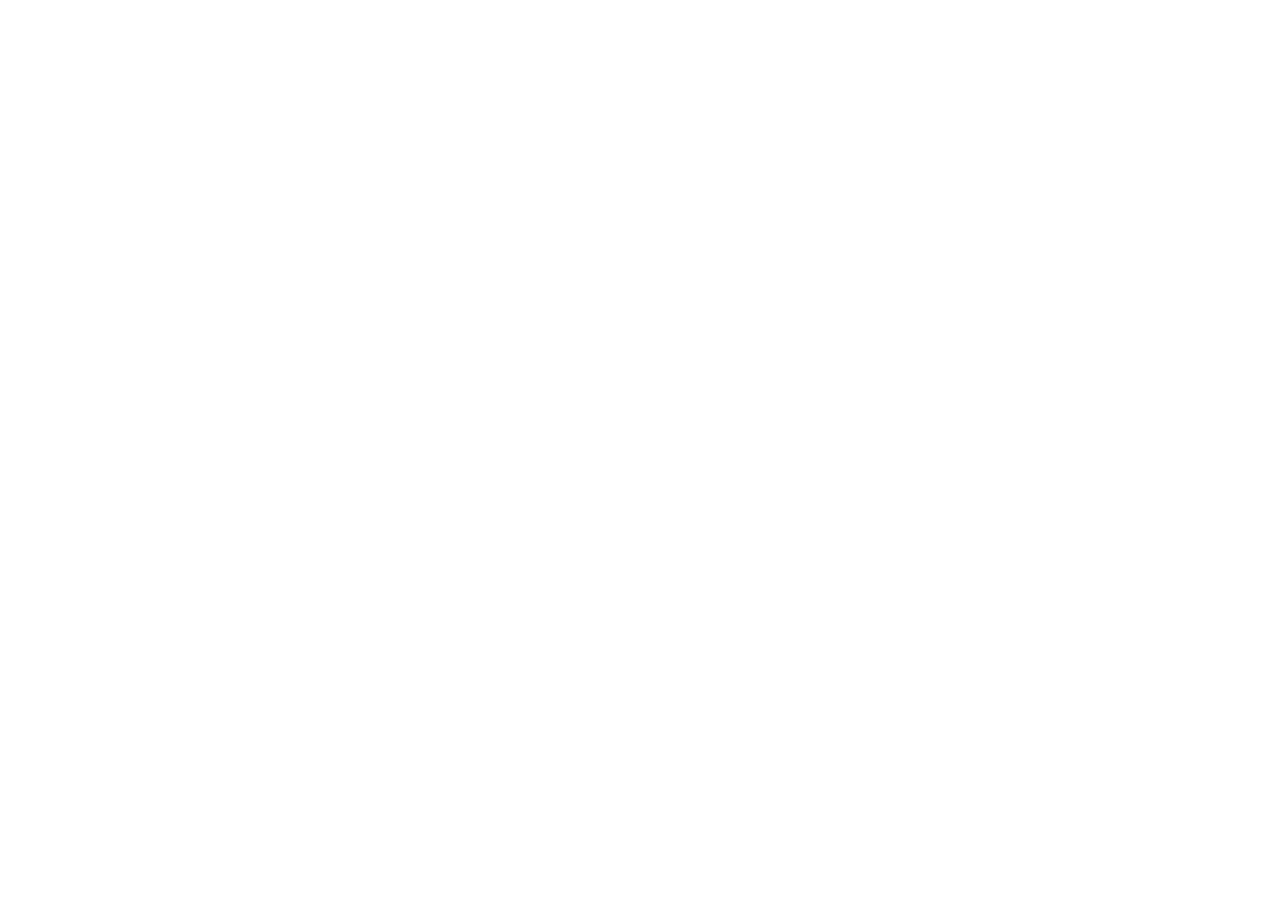
==== caso-locsa.html @ 3e74a69e "Initial commit via Netlify [skip ci]" ====
<!DOCTYPE html>
<html>
<head>
<meta charset="utf-8">
<meta name="viewport" content="width=device-width, initial-scale=1">
<script src="./support.js"></script>
</head>
<body>
<x-dc>
<helmet><link rel="preconnect" href="https://fonts.googleapis.com">
<link href="https://fonts.googleapis.com/css2?family=Inter:wght@400;500;600;700;800&amp;display=swap" rel="stylesheet">
<script src="./site-chrome.js"></script>
<link rel="stylesheet" href="./responsive.css">
<style>
body{margin:0;background:#FFFFFF;font-family:'Inter',system-ui,sans-serif}
a{color:#2A3180;text-decoration:none}a:hover{color:#1d2360}
</style></helmet>

<div id="page-root" style="position: relative; min-height: 100vh; background: #FFFFFF; font-family: 'Inter',sans-serif; display: flex; flex-direction: column; width: 1440px">


<site-header active="casos" style="position:sticky;top:0;z-index:60;width:100%"></site-header>

<section id="encabezado" style="position:relative;max-width:1440px;margin:0 auto;width:100%;box-sizing:border-box;padding:34px 128px 0;display:flex;flex-direction:column;gap:26px">
<nav style="display:flex;align-items:center;gap:9px">
<a href="casos-de-exito.html" style="font:400 13px/1 'Inter',sans-serif;color:rgba(26,26,26,.55)">Casos de éxito<br></a>
<span style="font:400 13px/1 'Inter',sans-serif;color:rgba(26,26,26,.35)">›</span>
<span style="font:500 13px/1 'Inter',sans-serif;color:#1A1A1A">Grupo Locsa</span>
</nav>
<div style="display:flex;flex-direction:column;align-items:center;gap:14px;text-align:center">
<h1 style="margin:0;font:800 62px/1.06 'Inter',sans-serif;letter-spacing:-.03em;color:#1A1A1A">Grupo Locsa</h1>
<p style="margin:0;max-width:800px;font:500 26px/1.4 'Inter',sans-serif;color:#1A1A1A;text-wrap:balance">Compensación variable completamente automatizada, de punta a punta</p>
<span style="font:400 14px/1.5 'Inter',sans-serif;color:rgba(26,26,26,.6)">Seguridad y vigilancia · 5,000+ colaboradores</span>
</div>
</section>

<section id="metricas" style="position:relative;max-width:1440px;margin:0 auto;width:100%;box-sizing:border-box;padding:44px 128px 0">
<div class="g3" style="display:grid;grid-template-columns:repeat(3,minmax(0,1fr));border:1px solid rgba(26,26,26,.1);border-radius:16px;overflow:hidden;background:#FFFFFF">
<div style="display:flex;flex-direction:column;align-items:center;gap:16px;padding:34px 28px;box-sizing:border-box;border-right:1px solid rgba(26,26,26,.1)">
<span style="font:700 12px/1 'Inter',sans-serif;letter-spacing:.06em;color:#F59B1B">OPTIMIZACIÓN</span>
<span style="font:800 54px/1 'Inter',sans-serif;letter-spacing:-.03em;color:#1A1A1A">98%</span>
<span style="font:400 13px/1.5 'Inter',sans-serif;color:rgba(26,26,26,.66);text-align:center;max-width:230px">Reducción de errores en los planes de compensación</span>
</div>
<div style="display:flex;flex-direction:column;align-items:center;gap:16px;padding:34px 28px;box-sizing:border-box;border-right:1px solid rgba(26,26,26,.1)">
<span style="font:700 12px/1 'Inter',sans-serif;letter-spacing:.06em;color:#F59B1B">TRAZABILIDAD</span>
<span style="font:800 54px/1 'Inter',sans-serif;letter-spacing:-.03em;color:#1A1A1A">100%</span>
<span style="font:400 13px/1.5 'Inter',sans-serif;color:rgba(26,26,26,.66);text-align:center;max-width:230px">De los pagos, con auditoría completa</span>
</div>
<div style="display:flex;flex-direction:column;align-items:center;gap:16px;padding:34px 28px;box-sizing:border-box">
<span style="font:700 12px/1 'Inter',sans-serif;letter-spacing:.06em;color:#F59B1B">AGILIDAD</span>
<span style="font:800 54px/1 'Inter',sans-serif;letter-spacing:-.03em;color:#1A1A1A">5 → 1</span>
<span style="font:400 13px/1.5 'Inter',sans-serif;color:rgba(26,26,26,.66);text-align:center;max-width:230px">Días para el cierre mensual de comisiones</span>
</div>
</div>
</section>

<section id="testimonio" style="position:relative;max-width:1440px;margin:0 auto;width:100%;box-sizing:border-box;padding:36px 128px 0">
<div style="background:#FAF8F5;border-radius:16px;padding:34px 40px;box-sizing:border-box;display:flex;flex-direction:column;gap:22px">
<div style="display:flex;align-items:center;gap:18px">
<img src="assets/cliente-locsa.svg" alt="LOCSA" style="width:118px;height:auto;display:block">
<div style="display:flex;flex-direction:column;gap:2px">
<span style="font:600 13px/1.4 'Inter',sans-serif;color:#1A1A1A">Ana Pérez</span>
<span style="font:400 12px/1.4 'Inter',sans-serif;color:rgba(26,26,26,.6)">Director de finanzas</span>
</div>
</div>
<p style="margin:0;font:500 19px/1.55 'Inter',sans-serif;color:#1A1A1A;max-width:940px;text-wrap:pretty">“Grupo Locsa reemplazó procesos manuales y hojas de cálculo por un modelo integral en Inncentives, con portales de visibilidad por rol y auditoría completa”</p>
</div>
</section>

<section id="contenido" style="position:relative;max-width:1440px;margin:0 auto;width:100%;box-sizing:border-box;padding:44px 128px 0;display:flex;flex-direction:column;gap:30px">

<div style="display:flex;flex-direction:column;gap:10px">
<h2 style="margin:0;font:700 22px/1.3 'Inter',sans-serif;color:#1A1A1A">Objetivo</h2>
<p style="margin: 0; max-width: 1184px; font: 400 14px/1.7 'Inter',sans-serif; color: rgba(26,26,26,.72); text-wrap: pretty; width: 1184px">Implementar una solución integral para la automatización de los procesos de compensación variable e incentivos dirigidos a los ejecutivos comerciales, permitiendo administrar de manera eficiente los diferentes esquemas de comisiones asociados a los productos y servicios de la organización.</p>
</div>

<div style="display:flex;flex-direction:column;gap:10px">
<h2 style="margin:0;font:700 22px/1.3 'Inter',sans-serif;color:#1A1A1A">Desafío</h2>
<p style="margin: 0; max-width: 1184px; font: 400 14px/1.7 'Inter',sans-serif; color: rgba(26,26,26,.72); text-wrap: pretty">La complejidad organizacional y operativa representó un reto importante, debido a la diversidad de productos, canales y excepciones existentes dentro de los procesos de compensación. Era necesario contar con una solución flexible que permitiera gestionar múltiples reglas de negocio y escenarios de cálculo, garantizando precisión y transparencia en los resultados tanto acumulados como actualizados.</p>
</div>

<div style="display:flex;flex-direction:column;gap:10px">
<h2 style="margin:0;font:700 22px/1.3 'Inter',sans-serif;color:#1A1A1A">Solución implementada</h2>
<p style="margin: 0; max-width: 1184px; font: 400 14px/1.7 'Inter',sans-serif; color: rgba(26,26,26,.72); text-wrap: pretty">Neitek llevó a cabo la implementación de una plataforma especializada de compensación variable, diseñando modelos capaces de soportar las diferentes estructuras de incentivos. La solución fue configurada para gestionar múltiples caminos de cálculo y atender las particularidades propias de una organización de gran escala.</p>
</div>

<div style="display:flex;flex-direction:column;gap:12px">
<h2 style="margin:0;font:700 22px/1.3 'Inter',sans-serif;color:#1A1A1A">Resultados obtenidos</h2>
<ul style="margin: 0; padding-left: 22px; display: flex; flex-direction: column; gap: 7px; max-width: 1184px">
<li style="font:400 14px/1.7 'Inter',sans-serif;color:rgba(26,26,26,.72)">Automatización de los procesos de cálculo de compensaciones e incentivos.</li>
<li style="font:400 14px/1.7 'Inter',sans-serif;color:rgba(26,26,26,.72)">Mayor precisión y confiabilidad en la determinación de comisiones.</li>
<li style="font:400 14px/1.7 'Inter',sans-serif;color:rgba(26,26,26,.72)">Capacidad para gestionar estructuras complejas y múltiples excepciones de negocio.</li>
<li style="font:400 14px/1.7 'Inter',sans-serif;color:rgba(26,26,26,.72)">Optimización de los tiempos de procesamiento y administración de los planes de compensación.</li>
<li style="font:400 14px/1.7 'Inter',sans-serif;color:rgba(26,26,26,.72)">Plataforma escalable para soportar el crecimiento y la evolución de nuevos productos y esquemas comerciales.</li>
</ul>
</div>

<div style="display:flex;flex-direction:column;gap:10px">
<h2 style="margin:0;font:700 22px/1.3 'Inter',sans-serif;color:#1A1A1A">Valor agregado de Neitek</h2>
<p style="margin: 0; max-width: 1184px; font: 400 14px/1.7 'Inter',sans-serif; color: rgba(26,26,26,.72); text-wrap: pretty">Gracias a su experiencia en automatización de la compensación variable y al conocimiento de procesos complejos, Neitek desarrolló una solución robusta y adaptable a las necesidades del sector. La implementación permitió contar con una plataforma capaz de soportar la complejidad de su estructura comercial, proporcionando mayor eficiencia, trazabilidad y confiabilidad en sus procesos de incentivos.</p>
</div>

</section>

<section id="cta" style="position:relative;max-width:1440px;margin:0 auto;width:100%;box-sizing:border-box;padding:56px 128px 0">
<div style="background:#FAF8F5;border-radius:20px;padding:60px 40px;box-sizing:border-box;display:flex;flex-direction:column;align-items:center;gap:26px;text-align:center">
<h2 style="margin:0;max-width:700px;font:800 46px/1.14 'Inter',sans-serif;letter-spacing:-.03em;color:#1A1A1A;text-wrap:balance">¿Quieres ser el próximo caso de éxito?</h2>
<div class="cta-actions" style="display:flex;align-items:center;gap:14px;flex-wrap:wrap;justify-content:center">
<a href="#demo" style="font:600 13.5px/1 'Inter',sans-serif;color:#FFFFFF;background:#2A3180;border-radius:10px;padding:14px 22px;box-shadow:0 12px 24px -14px rgba(42,49,128,.9)">Agendar demo</a>
<a href="#ventas" style="font: 600 13.5px/1 'Inter',sans-serif; color: #2A3180; background: #FFFFFF; border: 1px solid rgba(26,26,26,.14); border-radius: 10px; padding: 14px 22px">Contactar a ventas</a>
</div>
</div>
</section>

<site-footer style="width:100%"></site-footer>
</div>
</x-dc>
<script type="text/x-dc" data-dc-script>
class Component extends DCLogic {
  componentDidMount() { this.motionTimer = setTimeout(this.initMotion, 120); }
  componentWillUnmount() {
    if (this.rvSweep) { window.removeEventListener('scroll', this.rvSweep); window.removeEventListener('resize', this.rvSweep); }
    clearTimeout(this.motionTimer);
    if (this.io) this.io.disconnect();
    if (this.secIo) this.secIo.disconnect();
  }

  initMotion = () => {
    if (window.matchMedia && window.matchMedia('(prefers-reduced-motion: reduce)').matches) return;
    const root = document.getElementById('dc-root') || document.body;
    const sections = [...root.querySelectorAll('section')];
    if (!sections.length) { this.motionTimer = setTimeout(this.initMotion, 200); return; }

    const flat = [];
    sections.forEach((s) => [...s.children].forEach((el, i) => {
      if (!el) return;
      if (!el.dataset.rv) {
        el.dataset.rv = '1';
        el.style.opacity = '0';
        el.style.transform = 'translateY(24px)';
      }
      el.style.transition = 'opacity .7s cubic-bezier(.22,.61,.36,1) ' + (i * 0.08) + 's, transform .7s cubic-bezier(.22,.61,.36,1) ' + (i * 0.08) + 's';
      flat.push(el);
    }));

    const show = (el) => { el.style.opacity = '1'; el.style.transform = 'none'; };
    const hide = (el) => {
      const dir = el.getBoundingClientRect().top > window.innerHeight ? 24 : -24;
      el.style.opacity = '0';
      el.style.transform = 'translateY(' + dir + 'px)';
    };
    const io = new IntersectionObserver((entries) => {
      entries.forEach((e) => (e.isIntersecting ? show(e.target) : hide(e.target)));
    }, { rootMargin: '0px 0px -12% 0px', threshold: 0.08 });
    flat.forEach((el) => { if (el.getBoundingClientRect().top < window.innerHeight * 0.9) show(el); io.observe(el); });
    this.io = io;
    this.rvSweep = () => {
      const vh = window.innerHeight;
      document.querySelectorAll('[data-rv]').forEach((el) => {
        const r = el.getBoundingClientRect();
        if (r.top < vh * 0.92 && r.bottom > 0) { el.style.opacity = '1'; el.style.transform = 'none'; }
      });
    };
    window.addEventListener('scroll', this.rvSweep, { passive: true });
    window.addEventListener('resize', this.rvSweep);
    this.rvSweep();

    const secIo = new IntersectionObserver((entries) => {
      entries.forEach((e) => {
        if (e.isIntersecting) this.countUp(e.target);
        else e.target.querySelectorAll('[data-cu]').forEach((el) => { delete el.dataset.cu; });
      });
    }, { threshold: 0.2 });
    const metrics = document.getElementById('metricas');
    if (metrics) secIo.observe(metrics);
    this.secIo = secIo;
  };

  countUp(scope) {
    scope.querySelectorAll('span').forEach((el) => {
      if (el.dataset.cu || el.children.length) return;
      const m = el.textContent.trim().match(/^(\d{1,3})(%?)$/);
      if (!m) return;
      if (parseFloat(getComputedStyle(el).fontSize) < 34) return;
      el.dataset.cu = '1';
      const target = +m[1], suffix = m[2], t0 = performance.now(), dur = 1100;
      const step = (t) => {
        const k = Math.min(1, (t - t0) / dur);
        el.textContent = Math.round(target * (1 - Math.pow(1 - k, 3))) + suffix;
        if (k < 1) requestAnimationFrame(step);
      };
      el.textContent = '0' + suffix;
      requestAnimationFrame(step);
    });
  }

  renderVals() { return {}; }
}
</script>
</body>
</html>
---- responsive.css ----
/* Reglas responsive compartidas por todas las páginas del sitio.
   Depende de: #page-root en el contenedor raíz y de las clases
   .rw (fila con gutters), .g2/.g3/.g4 (grids), .cta-actions (botonera). */

@media (max-width: 1279px){
  #page-root{width:100% !important;max-width:100% !important}
  #page-root section{padding-left:56px !important;padding-right:56px !important}
  .rw{padding-left:56px !important;padding-right:56px !important}
  #page-root h1,#page-root h2,#page-root h3,#page-root p,#page-root span{max-width:100% !important}
  #page-root img{max-width:100%}
}

@media (max-width: 1023px){
  #page-root section{padding-left:32px !important;padding-right:32px !important;padding-top:72px !important;padding-bottom:76px !important}
  .rw{padding-left:32px !important;padding-right:32px !important}
  #page-root h1{font-size:44px !important}
  #page-root h2{font-size:36px !important;line-height:1.18 !important}
  #page-root h3{font-size:20px !important}
  .g3,.g4{grid-template-columns:repeat(2,minmax(0,1fr)) !important}
  .only-lg{display:none !important}
  .only-sm{display:flex !important}
}

@media (max-width: 767px){
  #page-root section{padding-left:24px !important;padding-right:24px !important;padding-top:56px !important;padding-bottom:60px !important}
  .rw{padding-left:24px !important;padding-right:24px !important}
  #page-root h1{font-size:34px !important;line-height:1.12 !important;letter-spacing:-.025em !important}
  #page-root h2{font-size:28px !important;line-height:1.2 !important}
  #page-root h3{font-size:18px !important}
  .g2,.g3,.g4{grid-template-columns:minmax(0,1fr) !important}
  .cta-actions,.hero-cta{flex-direction:column !important;align-items:stretch !important;width:100% !important;gap:10px !important}
  .cta-actions a,.hero-cta a{text-align:center;padding:17px 20px !important;font-size:15px !important;white-space:normal !important}
  .cta-actions{max-width:420px;margin-left:auto;margin-right:auto}
}

@media (max-width: 479px){
  #page-root section{padding-left:16px !important;padding-right:16px !important}
  .rw{padding-left:16px !important;padding-right:16px !important}
}

/* split heroes */
/* Cualquier fila partida con hijos de ancho fijo pasa a columna en tablet. */
@media (max-width: 1279px){
  #page-root .split{flex-wrap:wrap !important;padding:32px !important}
}
@media (max-width: 1023px){
  #page-root .split{flex-direction:column !important;align-items:stretch !important;gap:36px !important}
  /* Texto y visual comparten ancho y ejes desde tablet hacia abajo. */
  #page-root .split > *,#page-root .split-fit{width:100% !important;max-width:100% !important;flex:0 0 auto !important;margin-left:0 !important;margin-right:0 !important}
  /* el panel refluye: nada de escalado, el texto conserva su tamaño real */
  #page-root .split-fit{zoom:1 !important;height:auto !important;min-height:0 !important}
  #page-root .split-fit > *{width:100% !important;box-sizing:border-box}
}

/* Paneles de ancho fijo (visuales con hijos posicionados): se escalan,
   no se estiran, para no romper su composición interna. */
/* zoom (no transform): el alto real se recalcula, así nada se encima. */
@media (max-width: 767px){
  /* Texto y visual comparten el mismo ancho y los mismos márgenes. */
  #page-root .split{padding:20px !important}
  #page-root .split > *,#page-root .split-fit{width:100% !important;max-width:100% !important;margin-left:0 !important;margin-right:0 !important}
}
@media (max-width: 599px){
  /* rejillas internas del visual: una sola columna en teléfono */
  #page-root .split-fit [style*="grid-template-columns"]{grid-template-columns:minmax(0,1fr) !important}
  #page-root .split-fit [style*="min-height"]{min-height:0 !important}
}
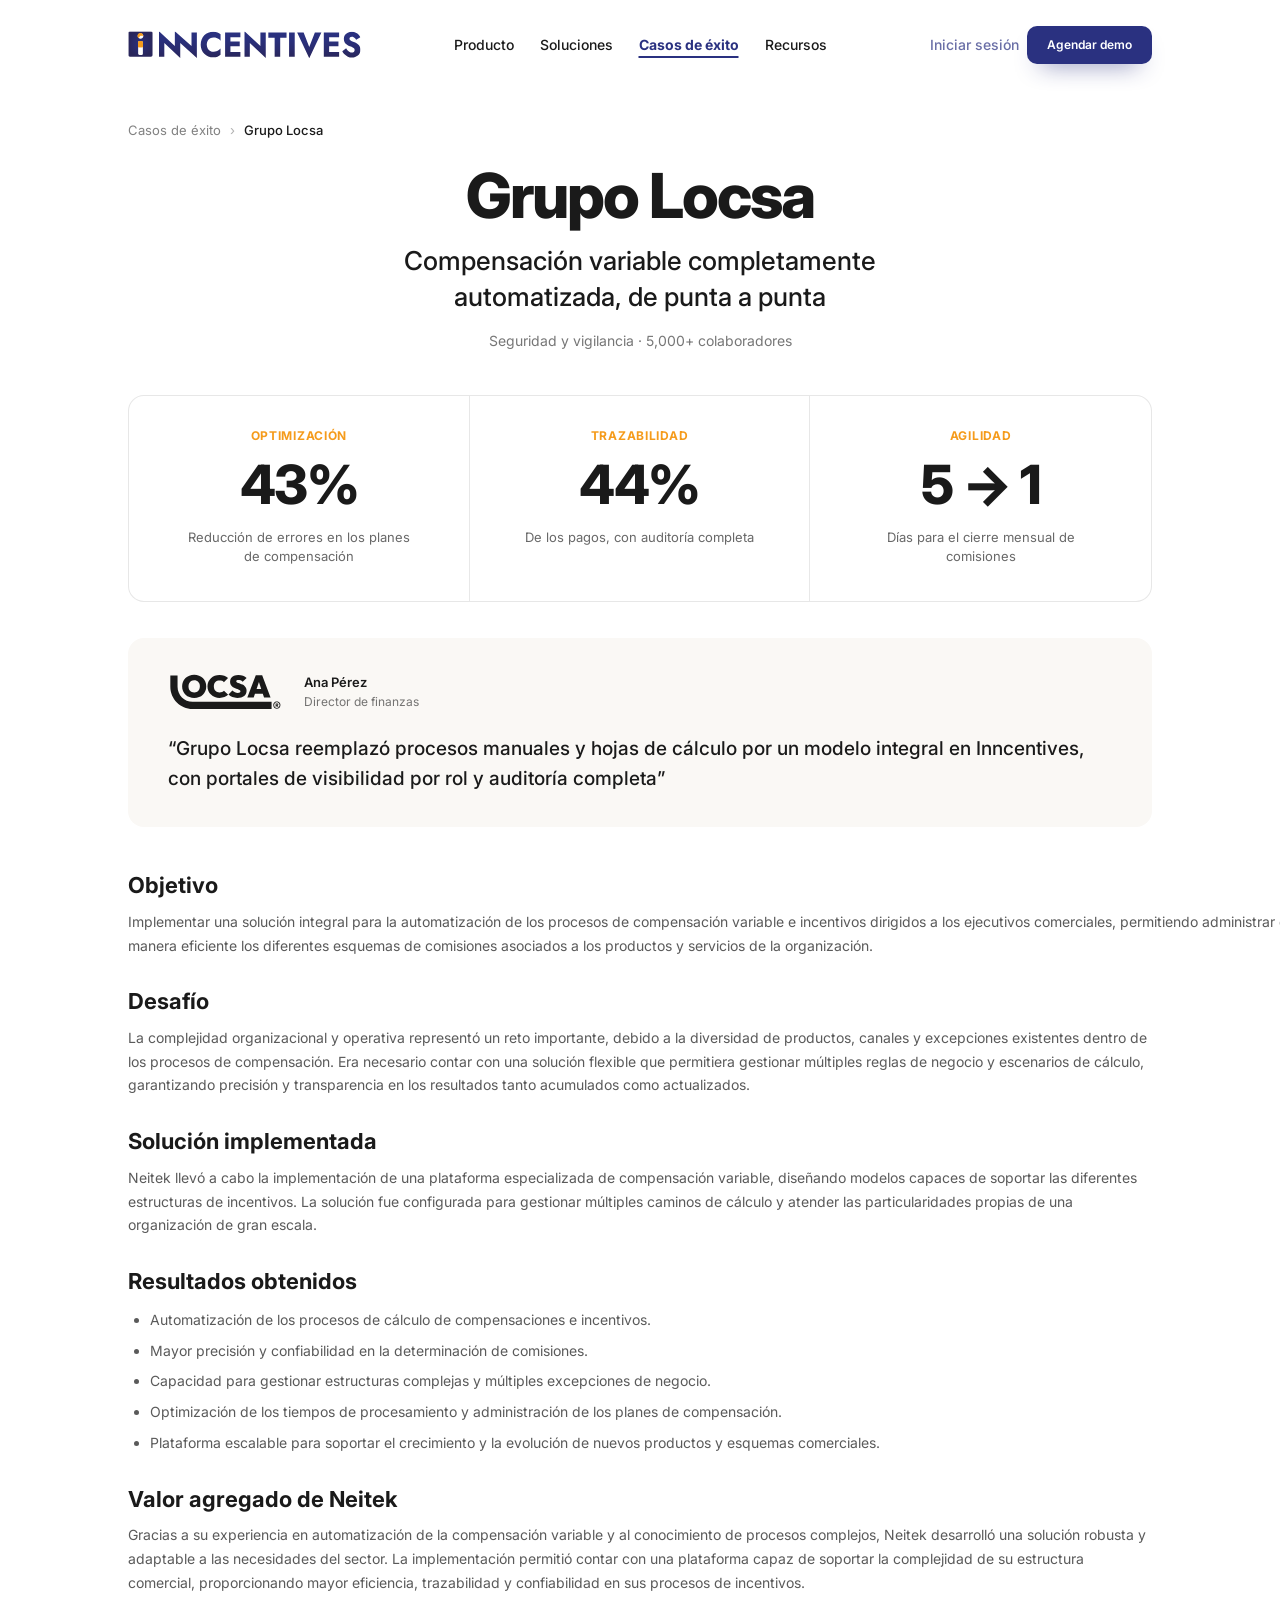
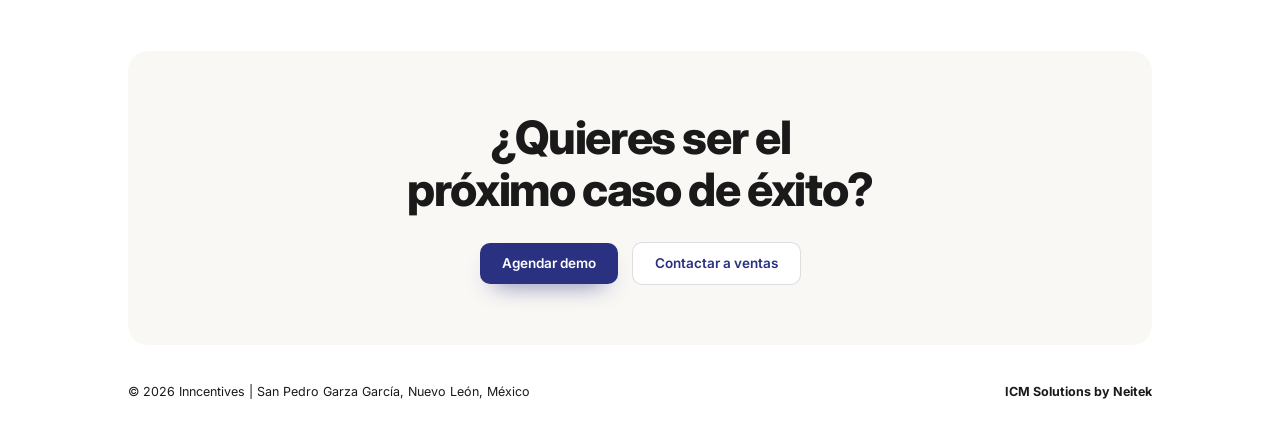
==== commit 620b4808: "Reparar errores en support.js" ====
--- a/caso-locsa.html
+++ b/caso-locsa.html
@@ -3,6 +3,7 @@
 <head>
 <meta charset="utf-8">
 <meta name="viewport" content="width=device-width, initial-scale=1">
+<script>window.__resources={"https://unpkg.com/react@18.3.1/umd/react.production.min.js":"./assets/vendor/react.production.min.js","https://unpkg.com/react-dom@18.3.1/umd/react-dom.production.min.js":"./assets/vendor/react-dom.production.min.js"};</script>
 <script src="./support.js"></script>
 </head>
 <body>
@@ -16,7 +17,7 @@
 a{color:#2A3180;text-decoration:none}a:hover{color:#1d2360}
 </style></helmet>
 
-<div id="page-root" style="position: relative; min-height: 100vh; background: #FFFFFF; font-family: 'Inter',sans-serif; display: flex; flex-direction: column; width: 1440px">
+<div id="page-root" style="position: relative; min-height: 100vh; background: #FFFFFF; font-family: 'Inter',sans-serif; display: flex; flex-direction: column; width: 1440px; max-width: 100%; margin: 0 auto">
 
 
 <site-header active="casos" style="position:sticky;top:0;z-index:60;width:100%"></site-header>
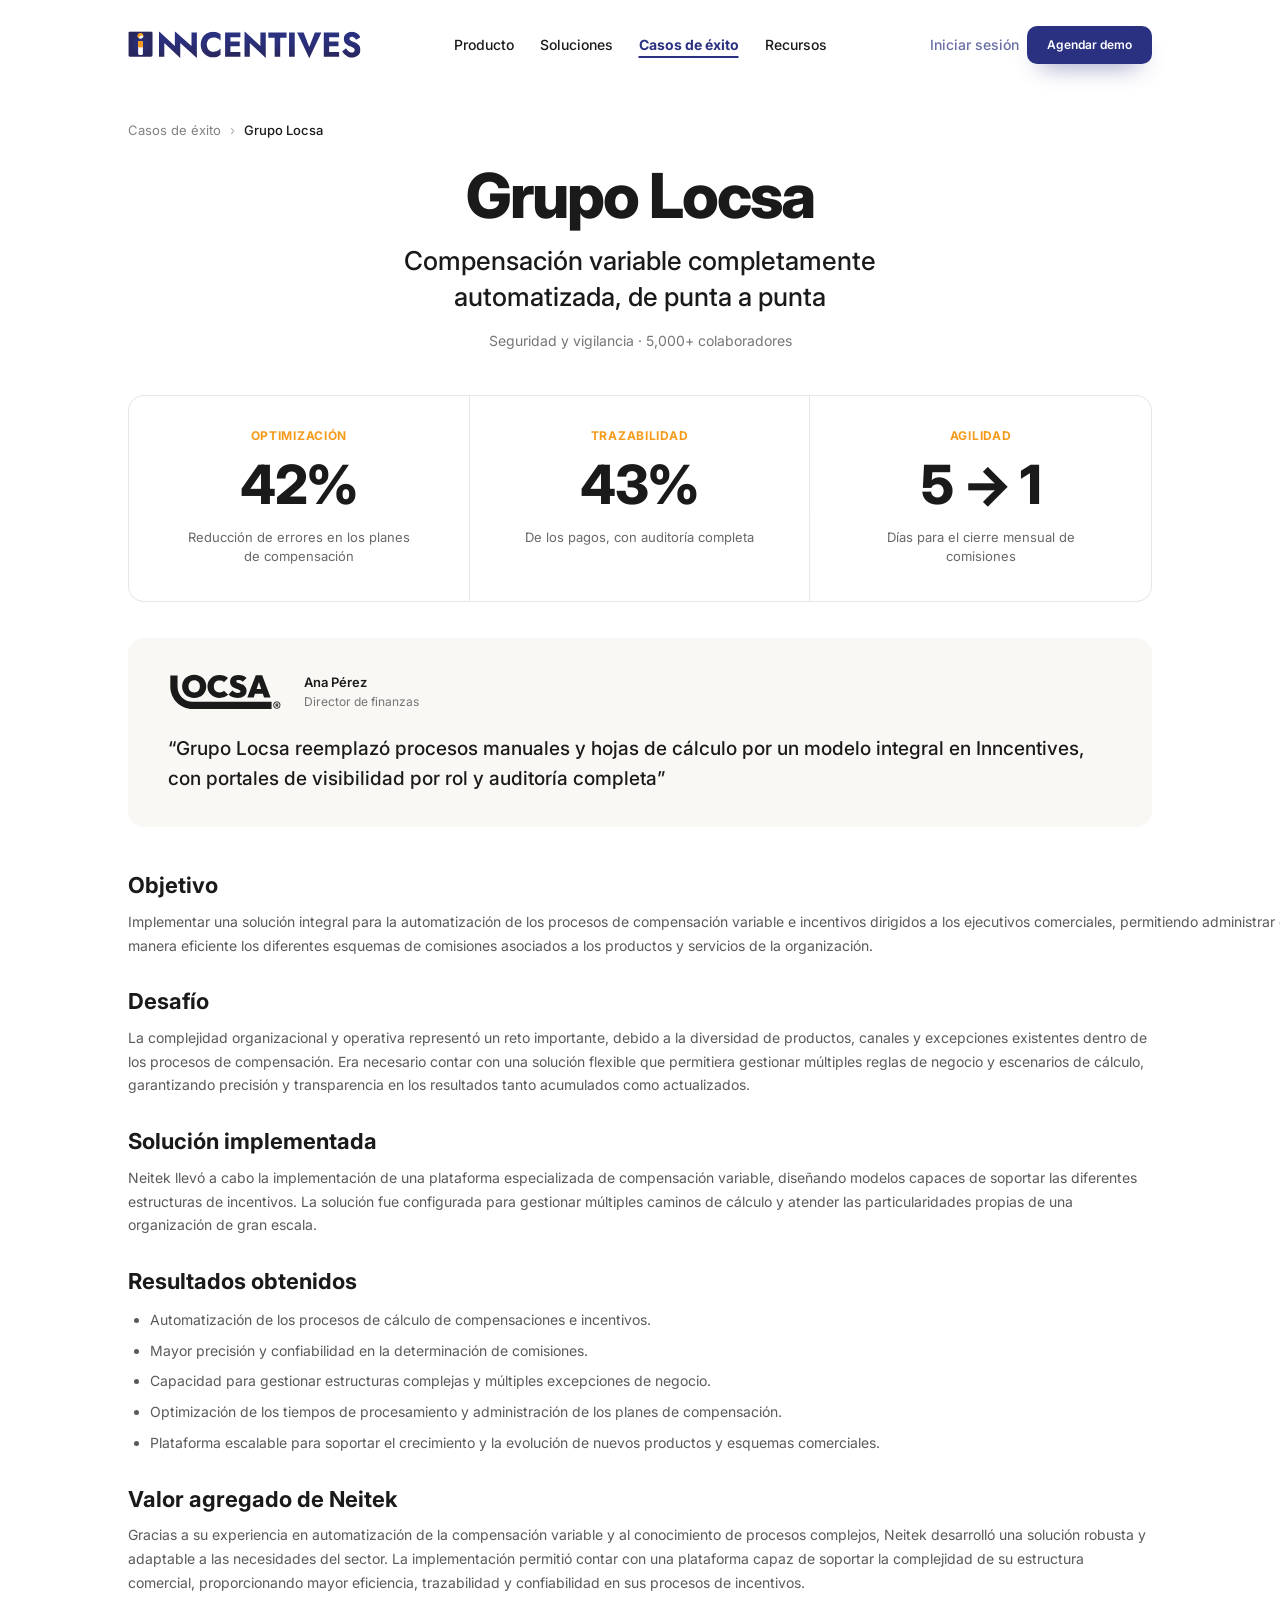
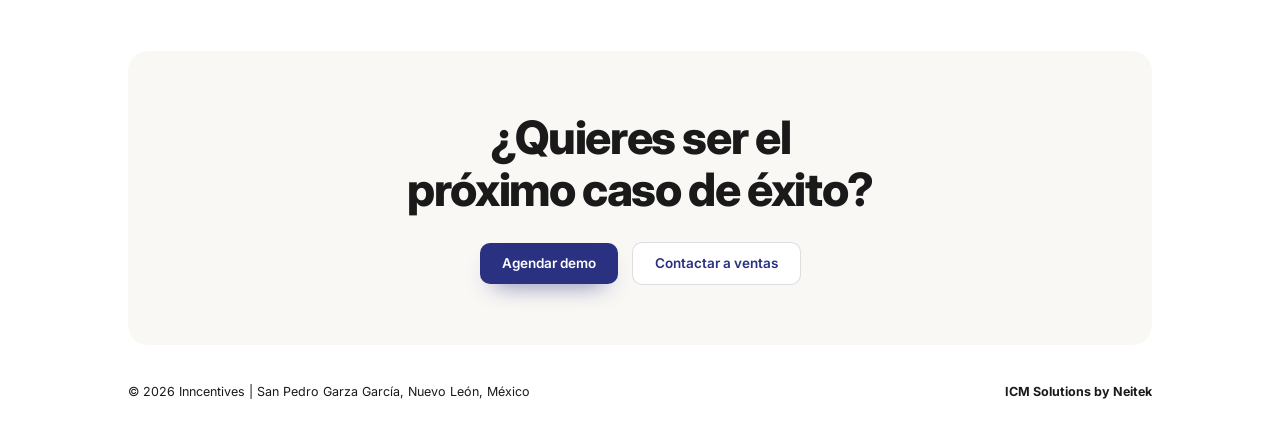
==== commit 038a635b: "Moficar css con etiquetas de escape" ====
--- a/caso-locsa.html
+++ b/caso-locsa.html
@@ -13,44 +13,44 @@
 <script src="./site-chrome.js"></script>
 <link rel="stylesheet" href="./responsive.css">
 <style>
-body{margin:0;background:#FFFFFF;font-family:'Inter',system-ui,sans-serif}
+body{margin:0;background:#FFFFFF;font-family:Inter,system-ui,sans-serif}
 a{color:#2A3180;text-decoration:none}a:hover{color:#1d2360}
 </style></helmet>
 
-<div id="page-root" style="position: relative; min-height: 100vh; background: #FFFFFF; font-family: 'Inter',sans-serif; display: flex; flex-direction: column; width: 1440px; max-width: 100%; margin: 0 auto">
+<div id="page-root" style="position: relative; min-height: 100vh; background: #FFFFFF; font-family: Inter,sans-serif; display: flex; flex-direction: column; width: 1440px; max-width: 100%; margin: 0 auto">
 
 
 <site-header active="casos" style="position:sticky;top:0;z-index:60;width:100%"></site-header>
 
 <section id="encabezado" style="position:relative;max-width:1440px;margin:0 auto;width:100%;box-sizing:border-box;padding:34px 128px 0;display:flex;flex-direction:column;gap:26px">
 <nav style="display:flex;align-items:center;gap:9px">
-<a href="casos-de-exito.html" style="font:400 13px/1 'Inter',sans-serif;color:rgba(26,26,26,.55)">Casos de éxito<br></a>
-<span style="font:400 13px/1 'Inter',sans-serif;color:rgba(26,26,26,.35)">›</span>
-<span style="font:500 13px/1 'Inter',sans-serif;color:#1A1A1A">Grupo Locsa</span>
+<a href="casos-de-exito.html" style="font:400 13px/1 Inter,sans-serif;color:rgba(26,26,26,.55)">Casos de éxito<br></a>
+<span style="font:400 13px/1 Inter,sans-serif;color:rgba(26,26,26,.35)">›</span>
+<span style="font:500 13px/1 Inter,sans-serif;color:#1A1A1A">Grupo Locsa</span>
 </nav>
 <div style="display:flex;flex-direction:column;align-items:center;gap:14px;text-align:center">
-<h1 style="margin:0;font:800 62px/1.06 'Inter',sans-serif;letter-spacing:-.03em;color:#1A1A1A">Grupo Locsa</h1>
-<p style="margin:0;max-width:800px;font:500 26px/1.4 'Inter',sans-serif;color:#1A1A1A;text-wrap:balance">Compensación variable completamente automatizada, de punta a punta</p>
-<span style="font:400 14px/1.5 'Inter',sans-serif;color:rgba(26,26,26,.6)">Seguridad y vigilancia · 5,000+ colaboradores</span>
+<h1 style="margin:0;font:800 62px/1.06 Inter,sans-serif;letter-spacing:-.03em;color:#1A1A1A">Grupo Locsa</h1>
+<p style="margin:0;max-width:800px;font:500 26px/1.4 Inter,sans-serif;color:#1A1A1A;text-wrap:balance">Compensación variable completamente automatizada, de punta a punta</p>
+<span style="font:400 14px/1.5 Inter,sans-serif;color:rgba(26,26,26,.6)">Seguridad y vigilancia · 5,000+ colaboradores</span>
 </div>
 </section>
 
 <section id="metricas" style="position:relative;max-width:1440px;margin:0 auto;width:100%;box-sizing:border-box;padding:44px 128px 0">
 <div class="g3" style="display:grid;grid-template-columns:repeat(3,minmax(0,1fr));border:1px solid rgba(26,26,26,.1);border-radius:16px;overflow:hidden;background:#FFFFFF">
 <div style="display:flex;flex-direction:column;align-items:center;gap:16px;padding:34px 28px;box-sizing:border-box;border-right:1px solid rgba(26,26,26,.1)">
-<span style="font:700 12px/1 'Inter',sans-serif;letter-spacing:.06em;color:#F59B1B">OPTIMIZACIÓN</span>
-<span style="font:800 54px/1 'Inter',sans-serif;letter-spacing:-.03em;color:#1A1A1A">98%</span>
-<span style="font:400 13px/1.5 'Inter',sans-serif;color:rgba(26,26,26,.66);text-align:center;max-width:230px">Reducción de errores en los planes de compensación</span>
+<span style="font:700 12px/1 Inter,sans-serif;letter-spacing:.06em;color:#F59B1B">OPTIMIZACIÓN</span>
+<span style="font:800 54px/1 Inter,sans-serif;letter-spacing:-.03em;color:#1A1A1A">98%</span>
+<span style="font:400 13px/1.5 Inter,sans-serif;color:rgba(26,26,26,.66);text-align:center;max-width:230px">Reducción de errores en los planes de compensación</span>
 </div>
 <div style="display:flex;flex-direction:column;align-items:center;gap:16px;padding:34px 28px;box-sizing:border-box;border-right:1px solid rgba(26,26,26,.1)">
-<span style="font:700 12px/1 'Inter',sans-serif;letter-spacing:.06em;color:#F59B1B">TRAZABILIDAD</span>
-<span style="font:800 54px/1 'Inter',sans-serif;letter-spacing:-.03em;color:#1A1A1A">100%</span>
-<span style="font:400 13px/1.5 'Inter',sans-serif;color:rgba(26,26,26,.66);text-align:center;max-width:230px">De los pagos, con auditoría completa</span>
+<span style="font:700 12px/1 Inter,sans-serif;letter-spacing:.06em;color:#F59B1B">TRAZABILIDAD</span>
+<span style="font:800 54px/1 Inter,sans-serif;letter-spacing:-.03em;color:#1A1A1A">100%</span>
+<span style="font:400 13px/1.5 Inter,sans-serif;color:rgba(26,26,26,.66);text-align:center;max-width:230px">De los pagos, con auditoría completa</span>
 </div>
 <div style="display:flex;flex-direction:column;align-items:center;gap:16px;padding:34px 28px;box-sizing:border-box">
-<span style="font:700 12px/1 'Inter',sans-serif;letter-spacing:.06em;color:#F59B1B">AGILIDAD</span>
-<span style="font:800 54px/1 'Inter',sans-serif;letter-spacing:-.03em;color:#1A1A1A">5 → 1</span>
-<span style="font:400 13px/1.5 'Inter',sans-serif;color:rgba(26,26,26,.66);text-align:center;max-width:230px">Días para el cierre mensual de comisiones</span>
+<span style="font:700 12px/1 Inter,sans-serif;letter-spacing:.06em;color:#F59B1B">AGILIDAD</span>
+<span style="font:800 54px/1 Inter,sans-serif;letter-spacing:-.03em;color:#1A1A1A">5 → 1</span>
+<span style="font:400 13px/1.5 Inter,sans-serif;color:rgba(26,26,26,.66);text-align:center;max-width:230px">Días para el cierre mensual de comisiones</span>
 </div>
 </div>
 </section>
@@ -60,55 +60,55 @@
 <div style="display:flex;align-items:center;gap:18px">
 <img src="assets/cliente-locsa.svg" alt="LOCSA" style="width:118px;height:auto;display:block">
 <div style="display:flex;flex-direction:column;gap:2px">
-<span style="font:600 13px/1.4 'Inter',sans-serif;color:#1A1A1A">Ana Pérez</span>
-<span style="font:400 12px/1.4 'Inter',sans-serif;color:rgba(26,26,26,.6)">Director de finanzas</span>
-</div>
-</div>
-<p style="margin:0;font:500 19px/1.55 'Inter',sans-serif;color:#1A1A1A;max-width:940px;text-wrap:pretty">“Grupo Locsa reemplazó procesos manuales y hojas de cálculo por un modelo integral en Inncentives, con portales de visibilidad por rol y auditoría completa”</p>
+<span style="font:600 13px/1.4 Inter,sans-serif;color:#1A1A1A">Ana Pérez</span>
+<span style="font:400 12px/1.4 Inter,sans-serif;color:rgba(26,26,26,.6)">Director de finanzas</span>
+</div>
+</div>
+<p style="margin:0;font:500 19px/1.55 Inter,sans-serif;color:#1A1A1A;max-width:940px;text-wrap:pretty">“Grupo Locsa reemplazó procesos manuales y hojas de cálculo por un modelo integral en Inncentives, con portales de visibilidad por rol y auditoría completa”</p>
 </div>
 </section>
 
 <section id="contenido" style="position:relative;max-width:1440px;margin:0 auto;width:100%;box-sizing:border-box;padding:44px 128px 0;display:flex;flex-direction:column;gap:30px">
 
 <div style="display:flex;flex-direction:column;gap:10px">
-<h2 style="margin:0;font:700 22px/1.3 'Inter',sans-serif;color:#1A1A1A">Objetivo</h2>
-<p style="margin: 0; max-width: 1184px; font: 400 14px/1.7 'Inter',sans-serif; color: rgba(26,26,26,.72); text-wrap: pretty; width: 1184px">Implementar una solución integral para la automatización de los procesos de compensación variable e incentivos dirigidos a los ejecutivos comerciales, permitiendo administrar de manera eficiente los diferentes esquemas de comisiones asociados a los productos y servicios de la organización.</p>
-</div>
-
-<div style="display:flex;flex-direction:column;gap:10px">
-<h2 style="margin:0;font:700 22px/1.3 'Inter',sans-serif;color:#1A1A1A">Desafío</h2>
-<p style="margin: 0; max-width: 1184px; font: 400 14px/1.7 'Inter',sans-serif; color: rgba(26,26,26,.72); text-wrap: pretty">La complejidad organizacional y operativa representó un reto importante, debido a la diversidad de productos, canales y excepciones existentes dentro de los procesos de compensación. Era necesario contar con una solución flexible que permitiera gestionar múltiples reglas de negocio y escenarios de cálculo, garantizando precisión y transparencia en los resultados tanto acumulados como actualizados.</p>
-</div>
-
-<div style="display:flex;flex-direction:column;gap:10px">
-<h2 style="margin:0;font:700 22px/1.3 'Inter',sans-serif;color:#1A1A1A">Solución implementada</h2>
-<p style="margin: 0; max-width: 1184px; font: 400 14px/1.7 'Inter',sans-serif; color: rgba(26,26,26,.72); text-wrap: pretty">Neitek llevó a cabo la implementación de una plataforma especializada de compensación variable, diseñando modelos capaces de soportar las diferentes estructuras de incentivos. La solución fue configurada para gestionar múltiples caminos de cálculo y atender las particularidades propias de una organización de gran escala.</p>
+<h2 style="margin:0;font:700 22px/1.3 Inter,sans-serif;color:#1A1A1A">Objetivo</h2>
+<p style="margin: 0; max-width: 1184px; font: 400 14px/1.7 Inter,sans-serif; color: rgba(26,26,26,.72); text-wrap: pretty; width: 1184px">Implementar una solución integral para la automatización de los procesos de compensación variable e incentivos dirigidos a los ejecutivos comerciales, permitiendo administrar de manera eficiente los diferentes esquemas de comisiones asociados a los productos y servicios de la organización.</p>
+</div>
+
+<div style="display:flex;flex-direction:column;gap:10px">
+<h2 style="margin:0;font:700 22px/1.3 Inter,sans-serif;color:#1A1A1A">Desafío</h2>
+<p style="margin: 0; max-width: 1184px; font: 400 14px/1.7 Inter,sans-serif; color: rgba(26,26,26,.72); text-wrap: pretty">La complejidad organizacional y operativa representó un reto importante, debido a la diversidad de productos, canales y excepciones existentes dentro de los procesos de compensación. Era necesario contar con una solución flexible que permitiera gestionar múltiples reglas de negocio y escenarios de cálculo, garantizando precisión y transparencia en los resultados tanto acumulados como actualizados.</p>
+</div>
+
+<div style="display:flex;flex-direction:column;gap:10px">
+<h2 style="margin:0;font:700 22px/1.3 Inter,sans-serif;color:#1A1A1A">Solución implementada</h2>
+<p style="margin: 0; max-width: 1184px; font: 400 14px/1.7 Inter,sans-serif; color: rgba(26,26,26,.72); text-wrap: pretty">Neitek llevó a cabo la implementación de una plataforma especializada de compensación variable, diseñando modelos capaces de soportar las diferentes estructuras de incentivos. La solución fue configurada para gestionar múltiples caminos de cálculo y atender las particularidades propias de una organización de gran escala.</p>
 </div>
 
 <div style="display:flex;flex-direction:column;gap:12px">
-<h2 style="margin:0;font:700 22px/1.3 'Inter',sans-serif;color:#1A1A1A">Resultados obtenidos</h2>
+<h2 style="margin:0;font:700 22px/1.3 Inter,sans-serif;color:#1A1A1A">Resultados obtenidos</h2>
 <ul style="margin: 0; padding-left: 22px; display: flex; flex-direction: column; gap: 7px; max-width: 1184px">
-<li style="font:400 14px/1.7 'Inter',sans-serif;color:rgba(26,26,26,.72)">Automatización de los procesos de cálculo de compensaciones e incentivos.</li>
-<li style="font:400 14px/1.7 'Inter',sans-serif;color:rgba(26,26,26,.72)">Mayor precisión y confiabilidad en la determinación de comisiones.</li>
-<li style="font:400 14px/1.7 'Inter',sans-serif;color:rgba(26,26,26,.72)">Capacidad para gestionar estructuras complejas y múltiples excepciones de negocio.</li>
-<li style="font:400 14px/1.7 'Inter',sans-serif;color:rgba(26,26,26,.72)">Optimización de los tiempos de procesamiento y administración de los planes de compensación.</li>
-<li style="font:400 14px/1.7 'Inter',sans-serif;color:rgba(26,26,26,.72)">Plataforma escalable para soportar el crecimiento y la evolución de nuevos productos y esquemas comerciales.</li>
+<li style="font:400 14px/1.7 Inter,sans-serif;color:rgba(26,26,26,.72)">Automatización de los procesos de cálculo de compensaciones e incentivos.</li>
+<li style="font:400 14px/1.7 Inter,sans-serif;color:rgba(26,26,26,.72)">Mayor precisión y confiabilidad en la determinación de comisiones.</li>
+<li style="font:400 14px/1.7 Inter,sans-serif;color:rgba(26,26,26,.72)">Capacidad para gestionar estructuras complejas y múltiples excepciones de negocio.</li>
+<li style="font:400 14px/1.7 Inter,sans-serif;color:rgba(26,26,26,.72)">Optimización de los tiempos de procesamiento y administración de los planes de compensación.</li>
+<li style="font:400 14px/1.7 Inter,sans-serif;color:rgba(26,26,26,.72)">Plataforma escalable para soportar el crecimiento y la evolución de nuevos productos y esquemas comerciales.</li>
 </ul>
 </div>
 
 <div style="display:flex;flex-direction:column;gap:10px">
-<h2 style="margin:0;font:700 22px/1.3 'Inter',sans-serif;color:#1A1A1A">Valor agregado de Neitek</h2>
-<p style="margin: 0; max-width: 1184px; font: 400 14px/1.7 'Inter',sans-serif; color: rgba(26,26,26,.72); text-wrap: pretty">Gracias a su experiencia en automatización de la compensación variable y al conocimiento de procesos complejos, Neitek desarrolló una solución robusta y adaptable a las necesidades del sector. La implementación permitió contar con una plataforma capaz de soportar la complejidad de su estructura comercial, proporcionando mayor eficiencia, trazabilidad y confiabilidad en sus procesos de incentivos.</p>
+<h2 style="margin:0;font:700 22px/1.3 Inter,sans-serif;color:#1A1A1A">Valor agregado de Neitek</h2>
+<p style="margin: 0; max-width: 1184px; font: 400 14px/1.7 Inter,sans-serif; color: rgba(26,26,26,.72); text-wrap: pretty">Gracias a su experiencia en automatización de la compensación variable y al conocimiento de procesos complejos, Neitek desarrolló una solución robusta y adaptable a las necesidades del sector. La implementación permitió contar con una plataforma capaz de soportar la complejidad de su estructura comercial, proporcionando mayor eficiencia, trazabilidad y confiabilidad en sus procesos de incentivos.</p>
 </div>
 
 </section>
 
 <section id="cta" style="position:relative;max-width:1440px;margin:0 auto;width:100%;box-sizing:border-box;padding:56px 128px 0">
 <div style="background:#FAF8F5;border-radius:20px;padding:60px 40px;box-sizing:border-box;display:flex;flex-direction:column;align-items:center;gap:26px;text-align:center">
-<h2 style="margin:0;max-width:700px;font:800 46px/1.14 'Inter',sans-serif;letter-spacing:-.03em;color:#1A1A1A;text-wrap:balance">¿Quieres ser el próximo caso de éxito?</h2>
+<h2 style="margin:0;max-width:700px;font:800 46px/1.14 Inter,sans-serif;letter-spacing:-.03em;color:#1A1A1A;text-wrap:balance">¿Quieres ser el próximo caso de éxito?</h2>
 <div class="cta-actions" style="display:flex;align-items:center;gap:14px;flex-wrap:wrap;justify-content:center">
-<a href="#demo" style="font:600 13.5px/1 'Inter',sans-serif;color:#FFFFFF;background:#2A3180;border-radius:10px;padding:14px 22px;box-shadow:0 12px 24px -14px rgba(42,49,128,.9)">Agendar demo</a>
-<a href="#ventas" style="font: 600 13.5px/1 'Inter',sans-serif; color: #2A3180; background: #FFFFFF; border: 1px solid rgba(26,26,26,.14); border-radius: 10px; padding: 14px 22px">Contactar a ventas</a>
+<a href="#demo" style="font:600 13.5px/1 Inter,sans-serif;color:#FFFFFF;background:#2A3180;border-radius:10px;padding:14px 22px;box-shadow:0 12px 24px -14px rgba(42,49,128,.9)">Agendar demo</a>
+<a href="#ventas" style="font: 600 13.5px/1 Inter,sans-serif; color: #2A3180; background: #FFFFFF; border: 1px solid rgba(26,26,26,.14); border-radius: 10px; padding: 14px 22px">Contactar a ventas</a>
 </div>
 </div>
 </section>
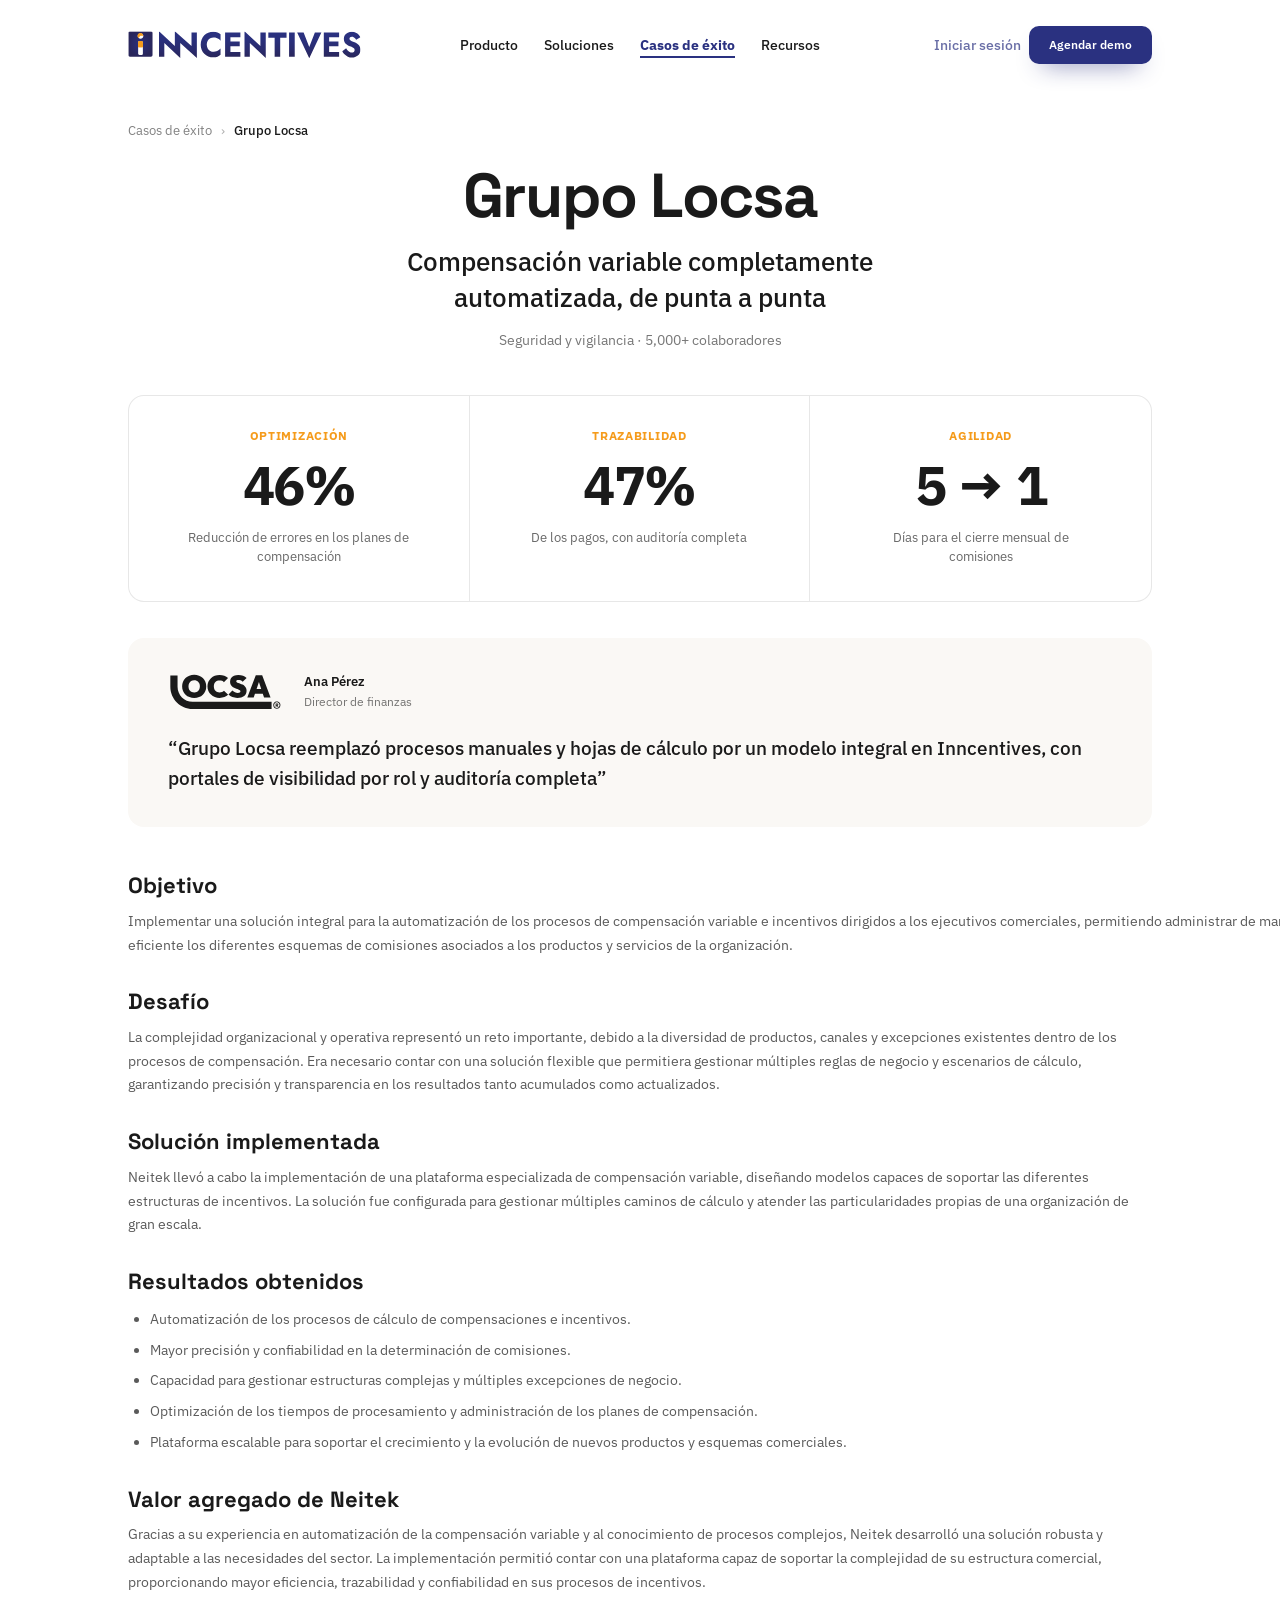
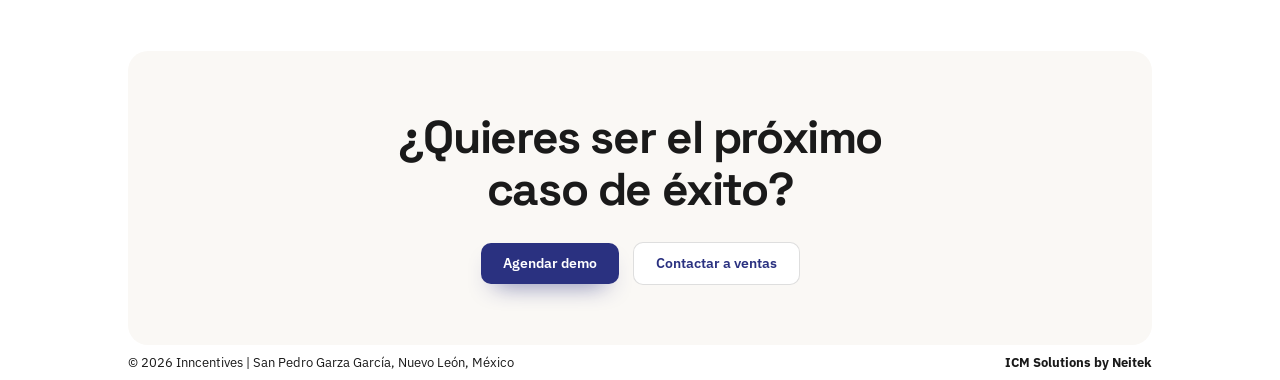
==== commit 44b91b25: "Actualizacion de visuales" ====
--- a/caso-locsa.html
+++ b/caso-locsa.html
@@ -9,48 +9,51 @@
 <body>
 <x-dc>
 <helmet><link rel="preconnect" href="https://fonts.googleapis.com">
-<link href="https://fonts.googleapis.com/css2?family=Inter:wght@400;500;600;700;800&amp;display=swap" rel="stylesheet">
+<link href="https://fonts.googleapis.com/css2?family=IBM+Plex+Sans:wght@400;500;600;700&amp;family=Space+Grotesk:wght@400;500;600;700&amp;display=swap" rel="stylesheet">
 <script src="./site-chrome.js"></script>
 <link rel="stylesheet" href="./responsive.css">
 <style>
-body{margin:0;background:#FFFFFF;font-family:Inter,system-ui,sans-serif}
+body{margin:0;background:#FFFFFF;font-family:'IBM Plex Sans',system-ui,sans-serif}
+/* Titulos en Space Grotesk; el resto hereda IBM Plex Sans del body.
+   !important porque los encabezados traen la familia en el shorthand `font:` inline. */
+h1,h2,h3,h4,h5,h6{font-family:'Space Grotesk','IBM Plex Sans',system-ui,sans-serif !important}
 a{color:#2A3180;text-decoration:none}a:hover{color:#1d2360}
 </style></helmet>
 
-<div id="page-root" style="position: relative; min-height: 100vh; background: #FFFFFF; font-family: Inter,sans-serif; display: flex; flex-direction: column; width: 1440px; max-width: 100%; margin: 0 auto">
+<div id="page-root" style="position: relative; min-height: 100vh; background: #FFFFFF; font-family: 'IBM Plex Sans',sans-serif; display: flex; flex-direction: column; width: 1440px; max-width: 100%; margin: 0 auto">
 
 
 <site-header active="casos" style="position:sticky;top:0;z-index:60;width:100%"></site-header>
 
 <section id="encabezado" style="position:relative;max-width:1440px;margin:0 auto;width:100%;box-sizing:border-box;padding:34px 128px 0;display:flex;flex-direction:column;gap:26px">
 <nav style="display:flex;align-items:center;gap:9px">
-<a href="casos-de-exito.html" style="font:400 13px/1 Inter,sans-serif;color:rgba(26,26,26,.55)">Casos de éxito<br></a>
-<span style="font:400 13px/1 Inter,sans-serif;color:rgba(26,26,26,.35)">›</span>
-<span style="font:500 13px/1 Inter,sans-serif;color:#1A1A1A">Grupo Locsa</span>
+<a href="casos-de-exito.html" style="font:400 13px/1 'IBM Plex Sans',sans-serif;color:rgba(26,26,26,.55)">Casos de éxito<br></a>
+<span style="font:400 13px/1 'IBM Plex Sans',sans-serif;color:rgba(26,26,26,.35)">›</span>
+<span style="font:500 13px/1 'IBM Plex Sans',sans-serif;color:#1A1A1A">Grupo Locsa</span>
 </nav>
 <div style="display:flex;flex-direction:column;align-items:center;gap:14px;text-align:center">
-<h1 style="margin:0;font:800 62px/1.06 Inter,sans-serif;letter-spacing:-.03em;color:#1A1A1A">Grupo Locsa</h1>
-<p style="margin:0;max-width:800px;font:500 26px/1.4 Inter,sans-serif;color:#1A1A1A;text-wrap:balance">Compensación variable completamente automatizada, de punta a punta</p>
-<span style="font:400 14px/1.5 Inter,sans-serif;color:rgba(26,26,26,.6)">Seguridad y vigilancia · 5,000+ colaboradores</span>
+<h1 style="margin:0;font:800 62px/1.06 'IBM Plex Sans',sans-serif;letter-spacing:-.03em;color:#1A1A1A">Grupo Locsa</h1>
+<p style="margin:0;max-width:800px;font:500 26px/1.4 'IBM Plex Sans',sans-serif;color:#1A1A1A;text-wrap:balance">Compensación variable completamente automatizada, de punta a punta</p>
+<span style="font:400 14px/1.5 'IBM Plex Sans',sans-serif;color:rgba(26,26,26,.6)">Seguridad y vigilancia · 5,000+ colaboradores</span>
 </div>
 </section>
 
 <section id="metricas" style="position:relative;max-width:1440px;margin:0 auto;width:100%;box-sizing:border-box;padding:44px 128px 0">
 <div class="g3" style="display:grid;grid-template-columns:repeat(3,minmax(0,1fr));border:1px solid rgba(26,26,26,.1);border-radius:16px;overflow:hidden;background:#FFFFFF">
 <div style="display:flex;flex-direction:column;align-items:center;gap:16px;padding:34px 28px;box-sizing:border-box;border-right:1px solid rgba(26,26,26,.1)">
-<span style="font:700 12px/1 Inter,sans-serif;letter-spacing:.06em;color:#F59B1B">OPTIMIZACIÓN</span>
-<span style="font:800 54px/1 Inter,sans-serif;letter-spacing:-.03em;color:#1A1A1A">98%</span>
-<span style="font:400 13px/1.5 Inter,sans-serif;color:rgba(26,26,26,.66);text-align:center;max-width:230px">Reducción de errores en los planes de compensación</span>
+<span style="font:700 12px/1 'IBM Plex Sans',sans-serif;letter-spacing:.06em;color:#F59B1B">OPTIMIZACIÓN</span>
+<span style="font:800 54px/1 'IBM Plex Sans',sans-serif;letter-spacing:-.03em;color:#1A1A1A">98%</span>
+<span style="font:400 13px/1.5 'IBM Plex Sans',sans-serif;color:rgba(26,26,26,.66);text-align:center;max-width:230px">Reducción de errores en los planes de compensación</span>
 </div>
 <div style="display:flex;flex-direction:column;align-items:center;gap:16px;padding:34px 28px;box-sizing:border-box;border-right:1px solid rgba(26,26,26,.1)">
-<span style="font:700 12px/1 Inter,sans-serif;letter-spacing:.06em;color:#F59B1B">TRAZABILIDAD</span>
-<span style="font:800 54px/1 Inter,sans-serif;letter-spacing:-.03em;color:#1A1A1A">100%</span>
-<span style="font:400 13px/1.5 Inter,sans-serif;color:rgba(26,26,26,.66);text-align:center;max-width:230px">De los pagos, con auditoría completa</span>
+<span style="font:700 12px/1 'IBM Plex Sans',sans-serif;letter-spacing:.06em;color:#F59B1B">TRAZABILIDAD</span>
+<span style="font:800 54px/1 'IBM Plex Sans',sans-serif;letter-spacing:-.03em;color:#1A1A1A">100%</span>
+<span style="font:400 13px/1.5 'IBM Plex Sans',sans-serif;color:rgba(26,26,26,.66);text-align:center;max-width:230px">De los pagos, con auditoría completa</span>
 </div>
 <div style="display:flex;flex-direction:column;align-items:center;gap:16px;padding:34px 28px;box-sizing:border-box">
-<span style="font:700 12px/1 Inter,sans-serif;letter-spacing:.06em;color:#F59B1B">AGILIDAD</span>
-<span style="font:800 54px/1 Inter,sans-serif;letter-spacing:-.03em;color:#1A1A1A">5 → 1</span>
-<span style="font:400 13px/1.5 Inter,sans-serif;color:rgba(26,26,26,.66);text-align:center;max-width:230px">Días para el cierre mensual de comisiones</span>
+<span style="font:700 12px/1 'IBM Plex Sans',sans-serif;letter-spacing:.06em;color:#F59B1B">AGILIDAD</span>
+<span style="font:800 54px/1 'IBM Plex Sans',sans-serif;letter-spacing:-.03em;color:#1A1A1A">5 → 1</span>
+<span style="font:400 13px/1.5 'IBM Plex Sans',sans-serif;color:rgba(26,26,26,.66);text-align:center;max-width:230px">Días para el cierre mensual de comisiones</span>
 </div>
 </div>
 </section>
@@ -60,55 +63,55 @@
 <div style="display:flex;align-items:center;gap:18px">
 <img src="assets/cliente-locsa.svg" alt="LOCSA" style="width:118px;height:auto;display:block">
 <div style="display:flex;flex-direction:column;gap:2px">
-<span style="font:600 13px/1.4 Inter,sans-serif;color:#1A1A1A">Ana Pérez</span>
-<span style="font:400 12px/1.4 Inter,sans-serif;color:rgba(26,26,26,.6)">Director de finanzas</span>
-</div>
-</div>
-<p style="margin:0;font:500 19px/1.55 Inter,sans-serif;color:#1A1A1A;max-width:940px;text-wrap:pretty">“Grupo Locsa reemplazó procesos manuales y hojas de cálculo por un modelo integral en Inncentives, con portales de visibilidad por rol y auditoría completa”</p>
+<span style="font:600 13px/1.4 'IBM Plex Sans',sans-serif;color:#1A1A1A">Ana Pérez</span>
+<span style="font:400 12px/1.4 'IBM Plex Sans',sans-serif;color:rgba(26,26,26,.6)">Director de finanzas</span>
+</div>
+</div>
+<p style="margin:0;font:500 19px/1.55 'IBM Plex Sans',sans-serif;color:#1A1A1A;max-width:940px;text-wrap:pretty">“Grupo Locsa reemplazó procesos manuales y hojas de cálculo por un modelo integral en Inncentives, con portales de visibilidad por rol y auditoría completa”</p>
 </div>
 </section>
 
 <section id="contenido" style="position:relative;max-width:1440px;margin:0 auto;width:100%;box-sizing:border-box;padding:44px 128px 0;display:flex;flex-direction:column;gap:30px">
 
 <div style="display:flex;flex-direction:column;gap:10px">
-<h2 style="margin:0;font:700 22px/1.3 Inter,sans-serif;color:#1A1A1A">Objetivo</h2>
-<p style="margin: 0; max-width: 1184px; font: 400 14px/1.7 Inter,sans-serif; color: rgba(26,26,26,.72); text-wrap: pretty; width: 1184px">Implementar una solución integral para la automatización de los procesos de compensación variable e incentivos dirigidos a los ejecutivos comerciales, permitiendo administrar de manera eficiente los diferentes esquemas de comisiones asociados a los productos y servicios de la organización.</p>
-</div>
-
-<div style="display:flex;flex-direction:column;gap:10px">
-<h2 style="margin:0;font:700 22px/1.3 Inter,sans-serif;color:#1A1A1A">Desafío</h2>
-<p style="margin: 0; max-width: 1184px; font: 400 14px/1.7 Inter,sans-serif; color: rgba(26,26,26,.72); text-wrap: pretty">La complejidad organizacional y operativa representó un reto importante, debido a la diversidad de productos, canales y excepciones existentes dentro de los procesos de compensación. Era necesario contar con una solución flexible que permitiera gestionar múltiples reglas de negocio y escenarios de cálculo, garantizando precisión y transparencia en los resultados tanto acumulados como actualizados.</p>
-</div>
-
-<div style="display:flex;flex-direction:column;gap:10px">
-<h2 style="margin:0;font:700 22px/1.3 Inter,sans-serif;color:#1A1A1A">Solución implementada</h2>
-<p style="margin: 0; max-width: 1184px; font: 400 14px/1.7 Inter,sans-serif; color: rgba(26,26,26,.72); text-wrap: pretty">Neitek llevó a cabo la implementación de una plataforma especializada de compensación variable, diseñando modelos capaces de soportar las diferentes estructuras de incentivos. La solución fue configurada para gestionar múltiples caminos de cálculo y atender las particularidades propias de una organización de gran escala.</p>
+<h2 style="margin:0;font:700 22px/1.3 'IBM Plex Sans',sans-serif;color:#1A1A1A">Objetivo</h2>
+<p style="margin: 0; max-width: 1184px; font: 400 14px/1.7 'IBM Plex Sans',sans-serif; color: rgba(26,26,26,.72); text-wrap: pretty; width: 1184px">Implementar una solución integral para la automatización de los procesos de compensación variable e incentivos dirigidos a los ejecutivos comerciales, permitiendo administrar de manera eficiente los diferentes esquemas de comisiones asociados a los productos y servicios de la organización.</p>
+</div>
+
+<div style="display:flex;flex-direction:column;gap:10px">
+<h2 style="margin:0;font:700 22px/1.3 'IBM Plex Sans',sans-serif;color:#1A1A1A">Desafío</h2>
+<p style="margin: 0; max-width: 1184px; font: 400 14px/1.7 'IBM Plex Sans',sans-serif; color: rgba(26,26,26,.72); text-wrap: pretty">La complejidad organizacional y operativa representó un reto importante, debido a la diversidad de productos, canales y excepciones existentes dentro de los procesos de compensación. Era necesario contar con una solución flexible que permitiera gestionar múltiples reglas de negocio y escenarios de cálculo, garantizando precisión y transparencia en los resultados tanto acumulados como actualizados.</p>
+</div>
+
+<div style="display:flex;flex-direction:column;gap:10px">
+<h2 style="margin:0;font:700 22px/1.3 'IBM Plex Sans',sans-serif;color:#1A1A1A">Solución implementada</h2>
+<p style="margin: 0; max-width: 1184px; font: 400 14px/1.7 'IBM Plex Sans',sans-serif; color: rgba(26,26,26,.72); text-wrap: pretty">Neitek llevó a cabo la implementación de una plataforma especializada de compensación variable, diseñando modelos capaces de soportar las diferentes estructuras de incentivos. La solución fue configurada para gestionar múltiples caminos de cálculo y atender las particularidades propias de una organización de gran escala.</p>
 </div>
 
 <div style="display:flex;flex-direction:column;gap:12px">
-<h2 style="margin:0;font:700 22px/1.3 Inter,sans-serif;color:#1A1A1A">Resultados obtenidos</h2>
+<h2 style="margin:0;font:700 22px/1.3 'IBM Plex Sans',sans-serif;color:#1A1A1A">Resultados obtenidos</h2>
 <ul style="margin: 0; padding-left: 22px; display: flex; flex-direction: column; gap: 7px; max-width: 1184px">
-<li style="font:400 14px/1.7 Inter,sans-serif;color:rgba(26,26,26,.72)">Automatización de los procesos de cálculo de compensaciones e incentivos.</li>
-<li style="font:400 14px/1.7 Inter,sans-serif;color:rgba(26,26,26,.72)">Mayor precisión y confiabilidad en la determinación de comisiones.</li>
-<li style="font:400 14px/1.7 Inter,sans-serif;color:rgba(26,26,26,.72)">Capacidad para gestionar estructuras complejas y múltiples excepciones de negocio.</li>
-<li style="font:400 14px/1.7 Inter,sans-serif;color:rgba(26,26,26,.72)">Optimización de los tiempos de procesamiento y administración de los planes de compensación.</li>
-<li style="font:400 14px/1.7 Inter,sans-serif;color:rgba(26,26,26,.72)">Plataforma escalable para soportar el crecimiento y la evolución de nuevos productos y esquemas comerciales.</li>
+<li style="font:400 14px/1.7 'IBM Plex Sans',sans-serif;color:rgba(26,26,26,.72)">Automatización de los procesos de cálculo de compensaciones e incentivos.</li>
+<li style="font:400 14px/1.7 'IBM Plex Sans',sans-serif;color:rgba(26,26,26,.72)">Mayor precisión y confiabilidad en la determinación de comisiones.</li>
+<li style="font:400 14px/1.7 'IBM Plex Sans',sans-serif;color:rgba(26,26,26,.72)">Capacidad para gestionar estructuras complejas y múltiples excepciones de negocio.</li>
+<li style="font:400 14px/1.7 'IBM Plex Sans',sans-serif;color:rgba(26,26,26,.72)">Optimización de los tiempos de procesamiento y administración de los planes de compensación.</li>
+<li style="font:400 14px/1.7 'IBM Plex Sans',sans-serif;color:rgba(26,26,26,.72)">Plataforma escalable para soportar el crecimiento y la evolución de nuevos productos y esquemas comerciales.</li>
 </ul>
 </div>
 
 <div style="display:flex;flex-direction:column;gap:10px">
-<h2 style="margin:0;font:700 22px/1.3 Inter,sans-serif;color:#1A1A1A">Valor agregado de Neitek</h2>
-<p style="margin: 0; max-width: 1184px; font: 400 14px/1.7 Inter,sans-serif; color: rgba(26,26,26,.72); text-wrap: pretty">Gracias a su experiencia en automatización de la compensación variable y al conocimiento de procesos complejos, Neitek desarrolló una solución robusta y adaptable a las necesidades del sector. La implementación permitió contar con una plataforma capaz de soportar la complejidad de su estructura comercial, proporcionando mayor eficiencia, trazabilidad y confiabilidad en sus procesos de incentivos.</p>
+<h2 style="margin:0;font:700 22px/1.3 'IBM Plex Sans',sans-serif;color:#1A1A1A">Valor agregado de Neitek</h2>
+<p style="margin: 0; max-width: 1184px; font: 400 14px/1.7 'IBM Plex Sans',sans-serif; color: rgba(26,26,26,.72); text-wrap: pretty">Gracias a su experiencia en automatización de la compensación variable y al conocimiento de procesos complejos, Neitek desarrolló una solución robusta y adaptable a las necesidades del sector. La implementación permitió contar con una plataforma capaz de soportar la complejidad de su estructura comercial, proporcionando mayor eficiencia, trazabilidad y confiabilidad en sus procesos de incentivos.</p>
 </div>
 
 </section>
 
 <section id="cta" style="position:relative;max-width:1440px;margin:0 auto;width:100%;box-sizing:border-box;padding:56px 128px 0">
 <div style="background:#FAF8F5;border-radius:20px;padding:60px 40px;box-sizing:border-box;display:flex;flex-direction:column;align-items:center;gap:26px;text-align:center">
-<h2 style="margin:0;max-width:700px;font:800 46px/1.14 Inter,sans-serif;letter-spacing:-.03em;color:#1A1A1A;text-wrap:balance">¿Quieres ser el próximo caso de éxito?</h2>
+<h3 style="margin:0;max-width:700px;font:800 46px/1.14 'IBM Plex Sans',sans-serif;letter-spacing:-.03em;color:#1A1A1A;text-wrap:balance">¿Quieres ser el próximo caso de éxito?</h3>
 <div class="cta-actions" style="display:flex;align-items:center;gap:14px;flex-wrap:wrap;justify-content:center">
-<a href="#demo" style="font:600 13.5px/1 Inter,sans-serif;color:#FFFFFF;background:#2A3180;border-radius:10px;padding:14px 22px;box-shadow:0 12px 24px -14px rgba(42,49,128,.9)">Agendar demo</a>
-<a href="#ventas" style="font: 600 13.5px/1 Inter,sans-serif; color: #2A3180; background: #FFFFFF; border: 1px solid rgba(26,26,26,.14); border-radius: 10px; padding: 14px 22px">Contactar a ventas</a>
+<a href="#demo" style="font:600 13.5px/1 'IBM Plex Sans',sans-serif;color:#FFFFFF;background:#2A3180;border-radius:10px;padding:14px 22px;box-shadow:0 12px 24px -14px rgba(42,49,128,.9)">Agendar demo</a>
+<a href="#ventas" style="font: 600 13.5px/1 'IBM Plex Sans',sans-serif; color: #2A3180; background: #FFFFFF; border: 1px solid rgba(26,26,26,.14); border-radius: 10px; padding: 14px 22px">Contactar a ventas</a>
 </div>
 </div>
 </section>
--- a/responsive.css
+++ b/responsive.css
@@ -1,19 +1,29 @@
 /* Reglas responsive compartidas por todas las páginas del sitio.
    Depende de: #page-root en el contenedor raíz y de las clases
-   .rw (fila con gutters), .g2/.g3/.g4 (grids), .cta-actions (botonera). */
+   .rw (fila con gutters), .g2/.g3/.g4 (grids), .cta-actions (botonera).
+
+   Los gutters horizontales los pone .rw cuando la sección la usa como fila
+   interior (index.html), y la propia <section> cuando no la hay (el resto de
+   páginas). Por eso el padding lateral se aplica con :not(:has(.rw)): así una
+   sección nunca acumula el gutter dos veces. El padding vertical sí va a
+   todas. Para excluir una sección del gutter (lienzos a sangre, sticky de
+   ancho completo) basta con anularlo en el <style> de la página. */
 
 @media (max-width: 1279px){
   #page-root{width:100% !important;max-width:100% !important}
-  #page-root section{padding-left:56px !important;padding-right:56px !important}
+  #page-root section:not(:has(.rw)){padding-left:56px !important;padding-right:56px !important}
   .rw{padding-left:56px !important;padding-right:56px !important}
   #page-root h1,#page-root h2,#page-root h3,#page-root p,#page-root span{max-width:100% !important}
   #page-root img{max-width:100%}
 }
 
 @media (max-width: 1023px){
-  #page-root section{padding-left:32px !important;padding-right:32px !important;padding-top:72px !important;padding-bottom:76px !important}
+  #page-root section:not(:has(.rw)){padding-left:32px !important;padding-right:32px !important}
   .rw{padding-left:32px !important;padding-right:32px !important}
   #page-root h1{font-size:44px !important}
+  /* Los h2 de sección van de 64-70px en escritorio: 36px es el escalón que
+     mantiene la jerarquía en tablet sin desbordar. Bajar más los aplana
+     contra los h3 (20px) y contra el cuerpo de texto. */
   #page-root h2{font-size:36px !important;line-height:1.18 !important}
   #page-root h3{font-size:20px !important}
   .g3,.g4{grid-template-columns:repeat(2,minmax(0,1fr)) !important}
@@ -22,11 +32,11 @@
 }
 
 @media (max-width: 767px){
-  #page-root section{padding-left:24px !important;padding-right:24px !important;padding-top:56px !important;padding-bottom:60px !important}
+  #page-root section:not(:has(.rw)){padding-left:24px !important;padding-right:24px !important}
   .rw{padding-left:24px !important;padding-right:24px !important}
   #page-root h1{font-size:34px !important;line-height:1.12 !important;letter-spacing:-.025em !important}
-  #page-root h2{font-size:28px !important;line-height:1.2 !important}
-  #page-root h3{font-size:18px !important}
+  #page-root h2{font-size:30px !important;line-height:1.2 !important}
+  #page-root h3{font-size:24px !important}
   .g2,.g3,.g4{grid-template-columns:minmax(0,1fr) !important}
   .cta-actions,.hero-cta{flex-direction:column !important;align-items:stretch !important;width:100% !important;gap:10px !important}
   .cta-actions a,.hero-cta a{text-align:center;padding:17px 20px !important;font-size:15px !important;white-space:normal !important}
@@ -34,8 +44,20 @@
 }
 
 @media (max-width: 479px){
-  #page-root section{padding-left:16px !important;padding-right:16px !important}
+  #page-root section:not(:has(.rw)){padding-left:16px !important;padding-right:16px !important}
   .rw{padding-left:16px !important;padding-right:16px !important}
+}
+
+/* Párrafos de entrada (.lead): el bajante de un hero o de una sección, a 20px
+   en escritorio. El resto de los <p> son texto corrido de 13-16px y no deben
+   tocarse, por eso la escala va en una clase y no en el selector `p`.
+   El 20px base vive en el style inline del párrafo, como el resto del sitio;
+   aquí sólo se define cómo baja. */
+@media (max-width: 1023px){
+  #page-root .lead{font-size:18px !important;line-height:1.55 !important}
+}
+@media (max-width: 767px){
+  #page-root .lead{font-size:16px !important;line-height:1.6 !important}
 }
 
 /* split heroes */
@@ -65,3 +87,25 @@
   #page-root .split-fit [style*="grid-template-columns"]{grid-template-columns:minmax(0,1fr) !important}
   #page-root .split-fit [style*="min-height"]{min-height:0 !important}
 }
+
+/* Diagramas conceptuales de roles (#roles). El lienzo (.rol-canvas) es una
+   composición absoluta de 1000x440: no refluye, así que se escala entera con
+   zoom mientras quepa. Por debajo de 768px ni el zoom alcanza (el texto queda
+   ilegible), así que se cambia al diagrama apilado vertical (.rol-stack). */
+@media (max-width: 1439px){
+  #page-root .rol-canvas{zoom:.95}
+}
+@media (max-width: 1279px){
+  #page-root .rol-canvas{zoom:.8}
+}
+@media (max-width: 1023px){
+  #page-root .rol-canvas{zoom:.62}
+  #page-root .roles-sticky{top:74px}
+  #page-root .rol-head{flex-direction:column !important;align-items:flex-start !important;gap:14px !important}
+}
+@media (max-width: 767px){
+  #page-root .roles-sticky{top:74px}
+  #page-root .rol-stage{display:none !important}
+  #page-root .rol-stack{display:flex !important}
+  #page-root .rol-block{gap:22px !important}
+}
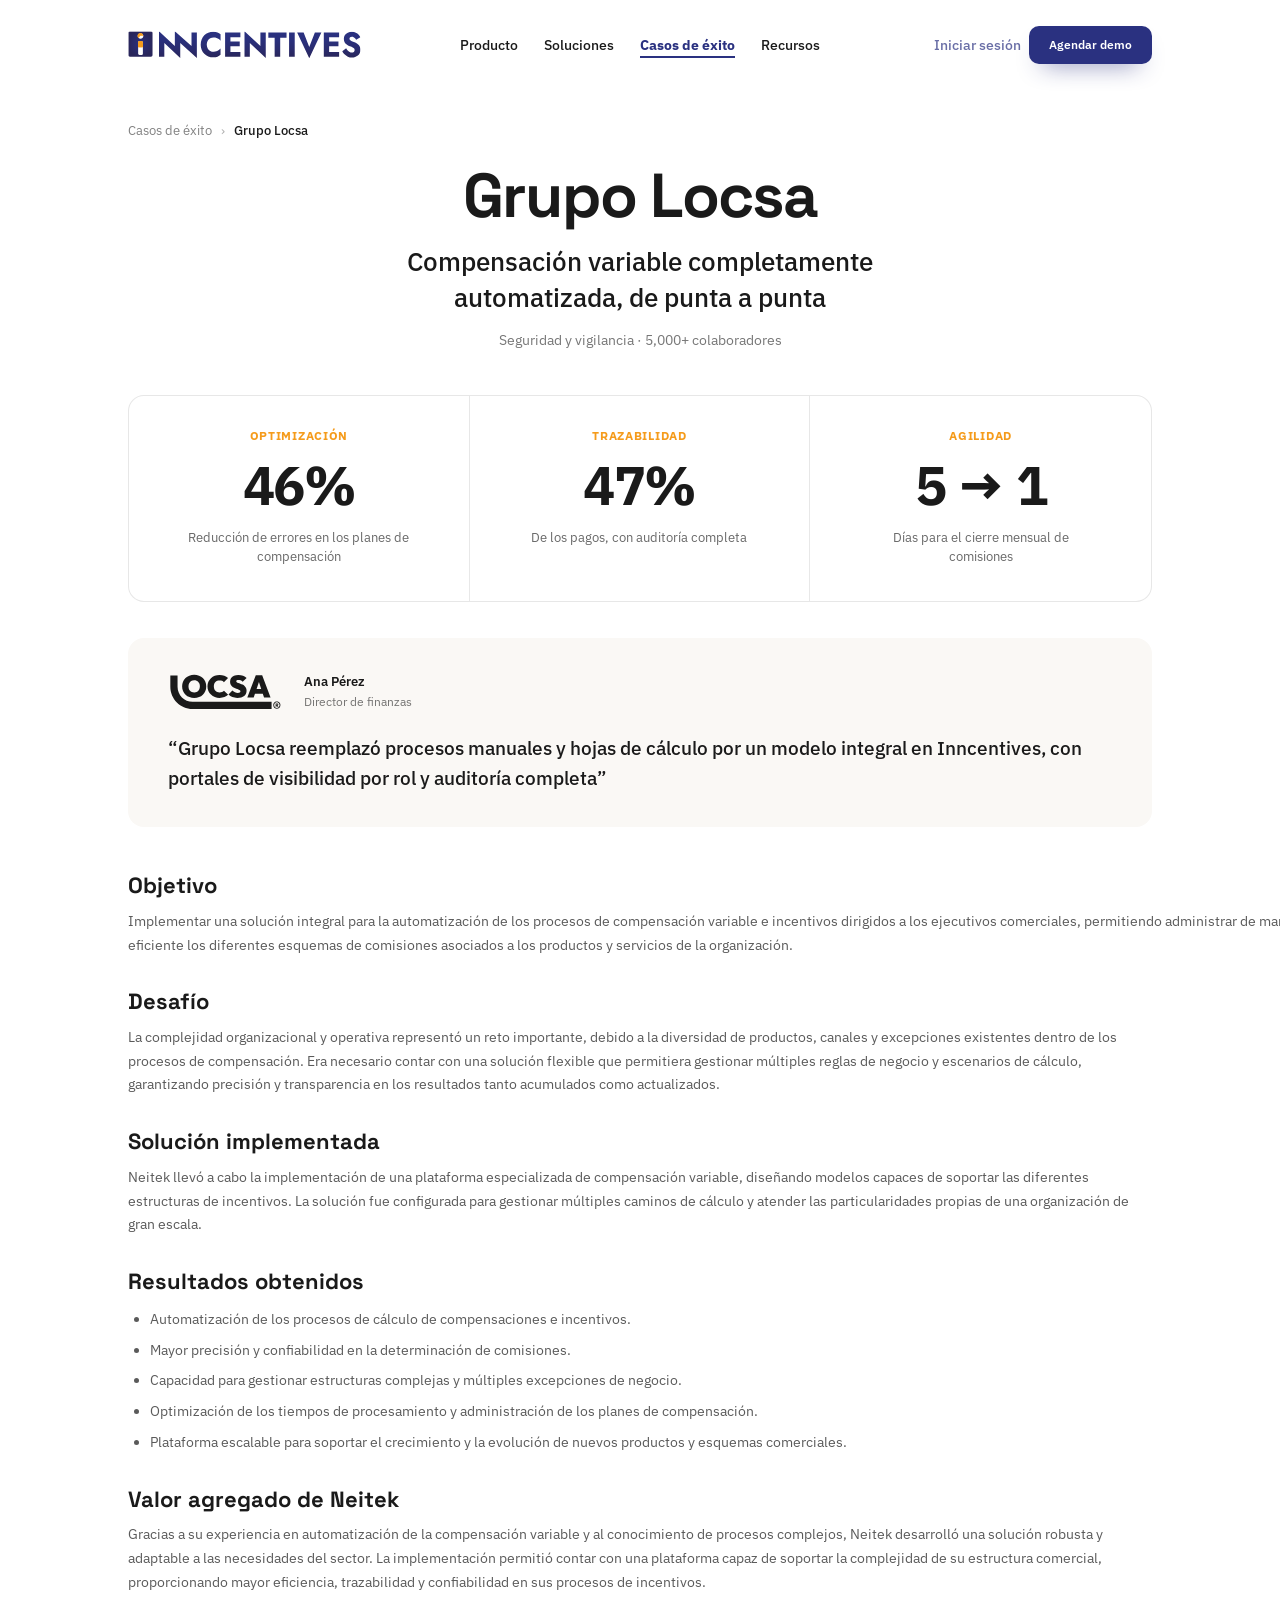
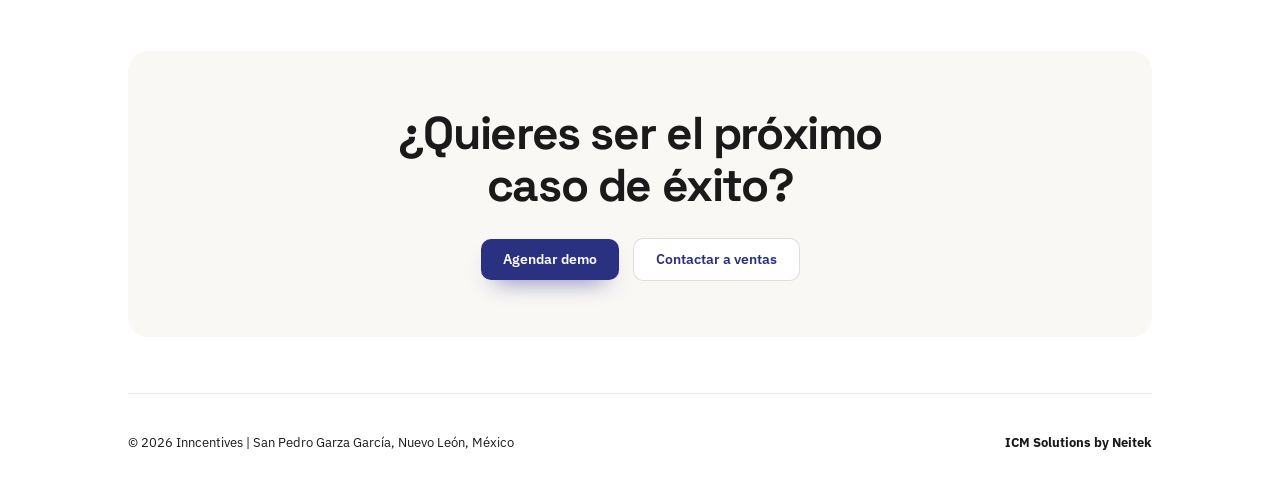
==== commit 5795006b: "Version 1.0.0" ====
--- a/caso-locsa.html
+++ b/caso-locsa.html
@@ -106,9 +106,9 @@
 
 </section>
 
-<section id="cta" style="position:relative;max-width:1440px;margin:0 auto;width:100%;box-sizing:border-box;padding:56px 128px 0">
-<div style="background:#FAF8F5;border-radius:20px;padding:60px 40px;box-sizing:border-box;display:flex;flex-direction:column;align-items:center;gap:26px;text-align:center">
-<h3 style="margin:0;max-width:700px;font:800 46px/1.14 'IBM Plex Sans',sans-serif;letter-spacing:-.03em;color:#1A1A1A;text-wrap:balance">¿Quieres ser el próximo caso de éxito?</h3>
+<section id="cta" style="position:relative;max-width:1440px;margin:0 auto;width:100%;box-sizing:border-box;padding:56px 128px">
+<div class="cta-card" style="border-radius:20px;padding:56px 128px;box-sizing:border-box;display:flex;flex-direction:column;align-items:center;gap:26px;text-align:center">
+<h3 class="cta-title" style="margin:0;max-width:700px;font:800 46px/1.14 'IBM Plex Sans',sans-serif;letter-spacing:-.03em;color:#1A1A1A;text-wrap:balance">¿Quieres ser el próximo caso de éxito?</h3>
 <div class="cta-actions" style="display:flex;align-items:center;gap:14px;flex-wrap:wrap;justify-content:center">
 <a href="#demo" style="font:600 13.5px/1 'IBM Plex Sans',sans-serif;color:#FFFFFF;background:#2A3180;border-radius:10px;padding:14px 22px;box-shadow:0 12px 24px -14px rgba(42,49,128,.9)">Agendar demo</a>
 <a href="#ventas" style="font: 600 13.5px/1 'IBM Plex Sans',sans-serif; color: #2A3180; background: #FFFFFF; border: 1px solid rgba(26,26,26,.14); border-radius: 10px; padding: 14px 22px">Contactar a ventas</a>
--- a/responsive.css
+++ b/responsive.css
@@ -60,6 +60,36 @@
   #page-root .lead{font-size:16px !important;line-height:1.6 !important}
 }
 
+/* Banda CTA de cierre (.cta-card + .cta-title + .cta-actions).
+   El titular es de escala hero (46-64px), así que no puede caer al escalón
+   genérico de h3 (20px en tablet): lleva clase propia para ganarle en
+   especificidad y baja en su propia escala. La caja siempre ocupa el 100%
+   del ancho de contenido; en pantallas chicas se le recorta el padding y el
+   radio para que no se coma el gutter de la página.
+
+   El fondo vive aquí y no en el style inline de cada página: es la misma
+   banda repetida en cinco plantillas y sólo cambia por breakpoint. En
+   teléfono pierde el tono crema y se funde con el blanco de la página, para
+   no dejar un bloque de color pegado al footer en pantallas angostas. */
+#page-root .cta-card{width:100% !important;box-sizing:border-box;background:#FAF8F5}
+@media (max-width: 1023px){
+  #page-root .cta-title{font-size:38px !important;line-height:1.16 !important}
+  #page-root .cta-card{padding:52px 32px !important;border-radius:16px !important;gap:26px !important}
+}
+@media (max-width: 767px){
+  #page-root .cta-title{font-size:30px !important;line-height:1.2 !important;letter-spacing:-.02em !important}
+  #page-root .cta-card{padding:40px 24px !important;gap:22px !important;background:#FFFFFF}
+  /* Formulario de la banda (newsletter en recursos): el campo es de 320px
+     fijos, que sumado a los gutters desborda un teléfono de 390px. En columna
+     y a ancho completo queda igual que la botonera de las demás bandas. */
+  #page-root .cta-form{flex-direction:column !important;align-items:stretch !important;width:100% !important;gap:12px !important}
+  #page-root .cta-form > div{width:100% !important}
+}
+@media (max-width: 479px){
+  #page-root .cta-title{font-size:26px !important}
+  #page-root .cta-card{padding:32px 20px !important;border-radius:14px !important}
+}
+
 /* split heroes */
 /* Cualquier fila partida con hijos de ancho fijo pasa a columna en tablet. */
 @media (max-width: 1279px){
@@ -100,11 +130,16 @@
 }
 @media (max-width: 1023px){
   #page-root .rol-canvas{zoom:.62}
-  #page-root .roles-sticky{top:74px}
+  /* El submenú se pega justo bajo el header ya encogido (70px desde tablet,
+     68px en teléfono). !important porque el top va en el style inline. */
+  #page-root .roles-sticky,#page-root .subnav{top:70px !important}
   #page-root .rol-head{flex-direction:column !important;align-items:flex-start !important;gap:14px !important}
 }
 @media (max-width: 767px){
-  #page-root .roles-sticky{top:74px}
+  #page-root .roles-sticky,#page-root .subnav{top:68px !important}
+  /* Pestañas del submenú: un punto menos y menos aire entre ellas en teléfono. */
+  #page-root .subnav button{font-size:14px !important;padding-top:11px !important;padding-bottom:9px !important}
+  #page-root .subnav > div:first-child{gap:20px !important}
   #page-root .rol-stage{display:none !important}
   #page-root .rol-stack{display:flex !important}
   #page-root .rol-block{gap:22px !important}
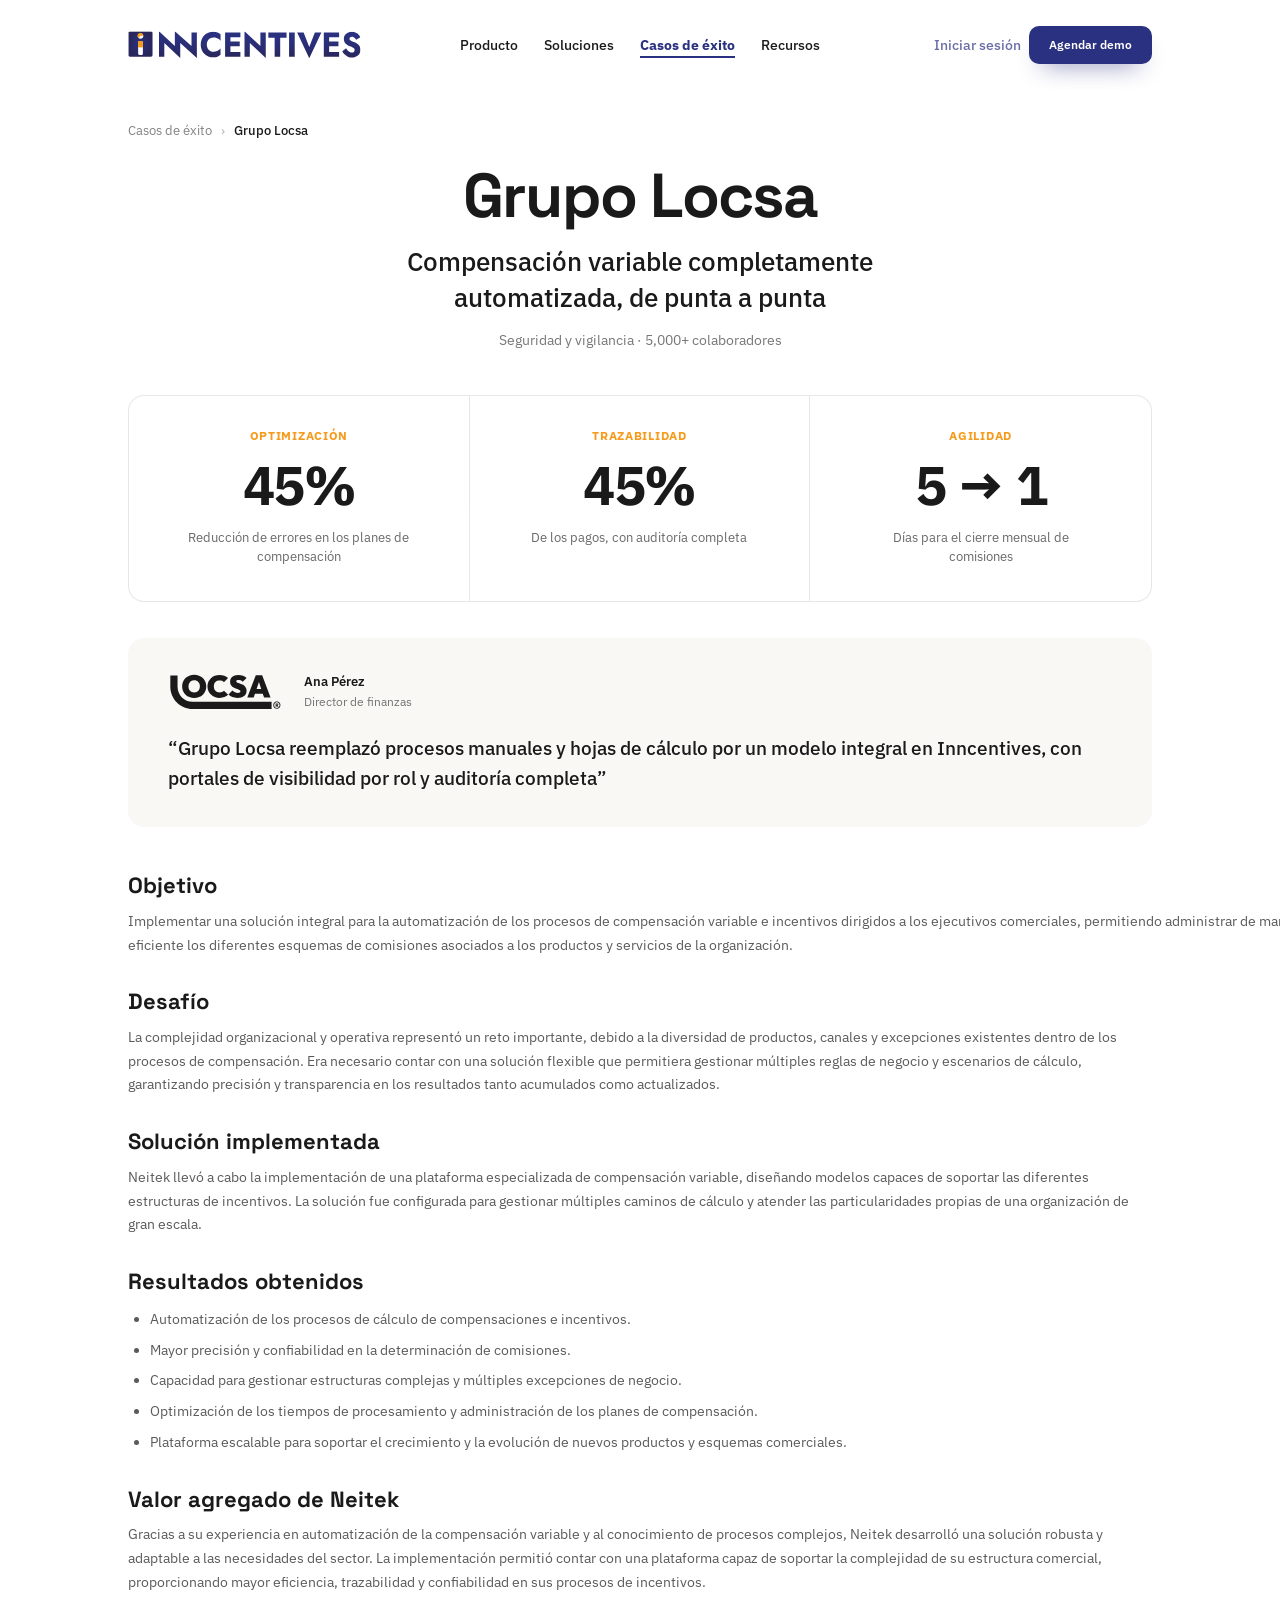
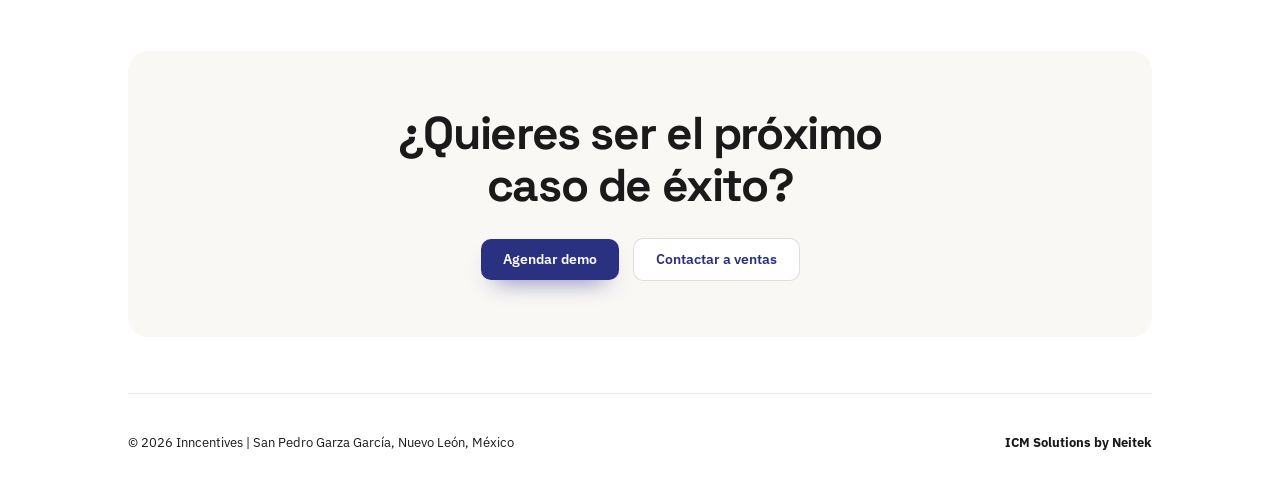
==== commit 95d6e58e: "fix(css): mueve a clases los estilos inline de enlaces .html El post-procesado de Netlify (Pretty UR" ====
--- a/caso-locsa.html
+++ b/caso-locsa.html
@@ -18,6 +18,9 @@
    !important porque los encabezados traen la familia en el shorthand `font:` inline. */
 h1,h2,h3,h4,h5,h6{font-family:'Space Grotesk','IBM Plex Sans',system-ui,sans-serif !important}
 a{color:#2A3180;text-decoration:none}a:hover{color:#1d2360}
+/* Los enlaces a otro .html no llevan style inline: Netlify (Pretty URLs) reescribe
+   esa etiqueta y al re-serializarla rompe las comillas del nombre de la fuente. */
+.bc-link{font:400 13px/1 'IBM Plex Sans',sans-serif;color:rgba(26,26,26,.55)}
 </style></helmet>
 
 <div id="page-root" style="position: relative; min-height: 100vh; background: #FFFFFF; font-family: 'IBM Plex Sans',sans-serif; display: flex; flex-direction: column; width: 1440px; max-width: 100%; margin: 0 auto">
@@ -27,7 +30,7 @@
 
 <section id="encabezado" style="position:relative;max-width:1440px;margin:0 auto;width:100%;box-sizing:border-box;padding:34px 128px 0;display:flex;flex-direction:column;gap:26px">
 <nav style="display:flex;align-items:center;gap:9px">
-<a href="casos-de-exito.html" style="font:400 13px/1 'IBM Plex Sans',sans-serif;color:rgba(26,26,26,.55)">Casos de éxito<br></a>
+<a href="casos-de-exito.html" class="bc-link">Casos de éxito<br></a>
 <span style="font:400 13px/1 'IBM Plex Sans',sans-serif;color:rgba(26,26,26,.35)">›</span>
 <span style="font:500 13px/1 'IBM Plex Sans',sans-serif;color:#1A1A1A">Grupo Locsa</span>
 </nav>
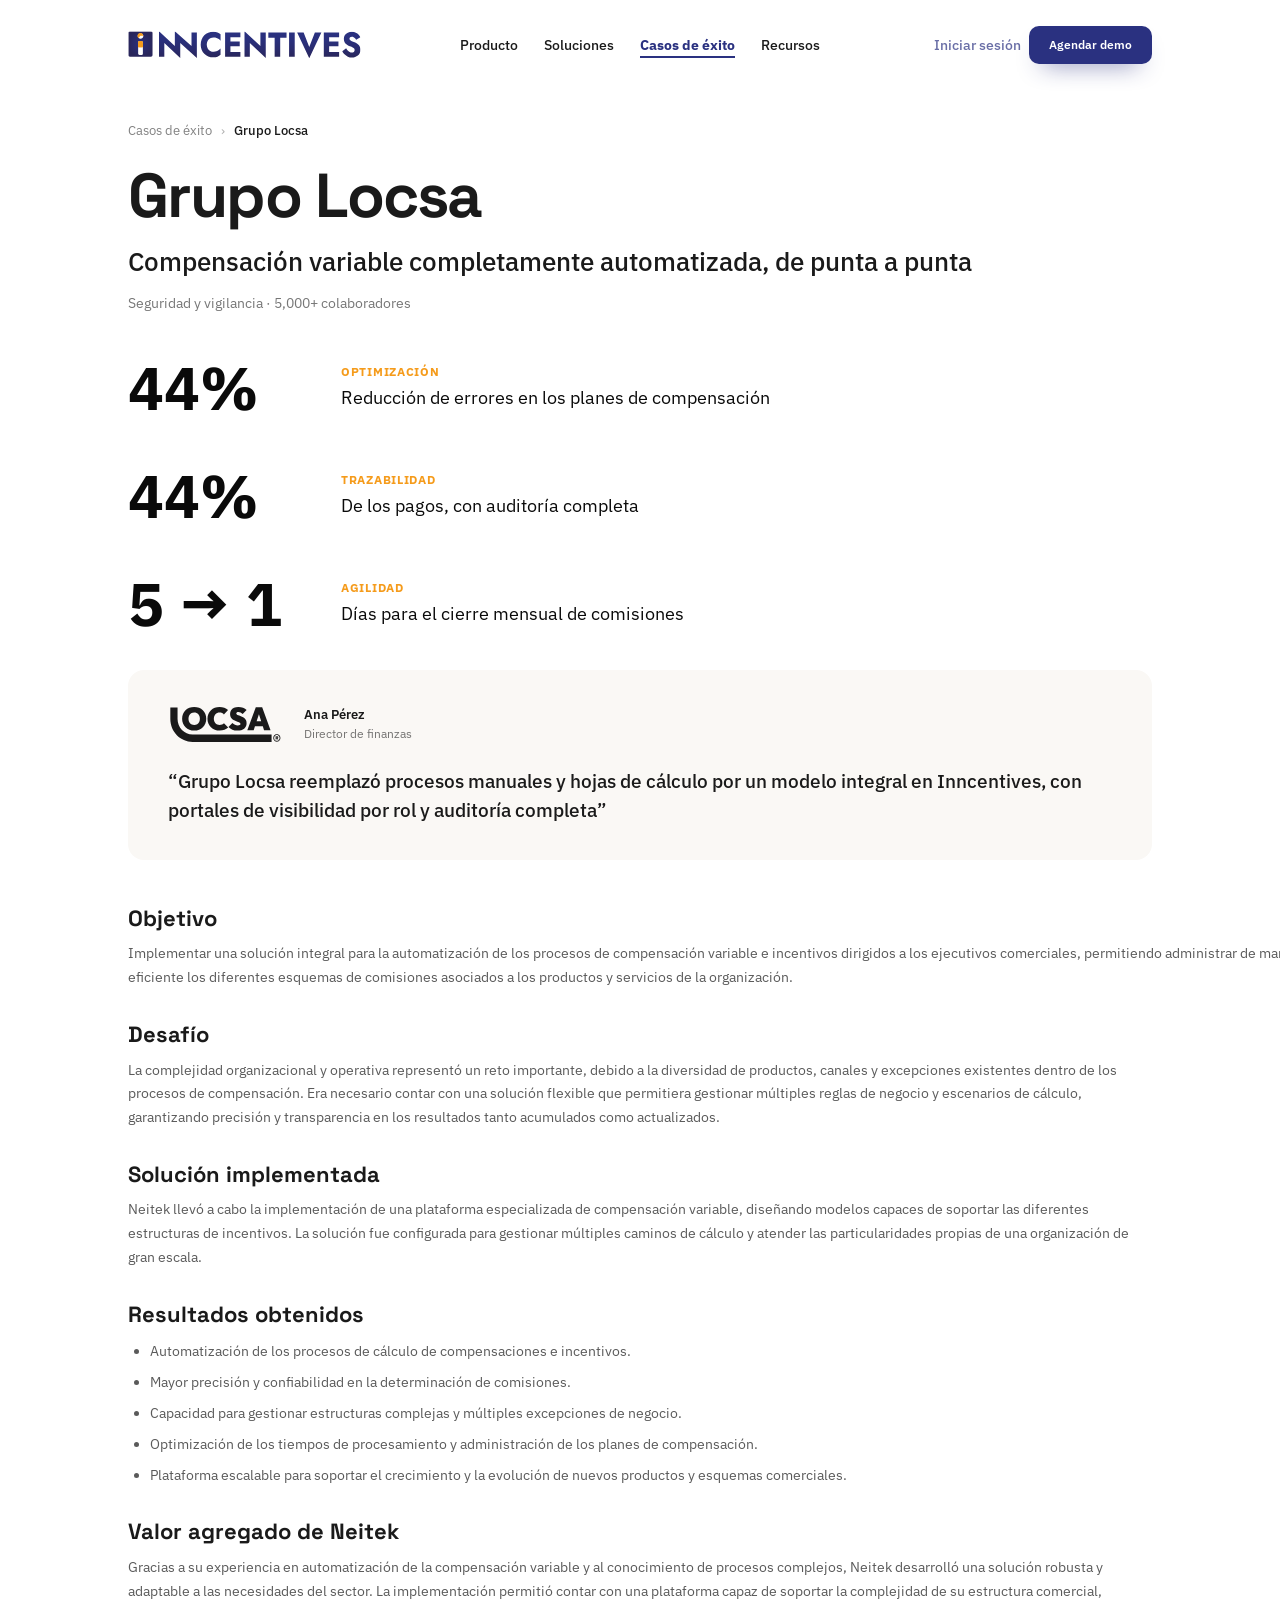
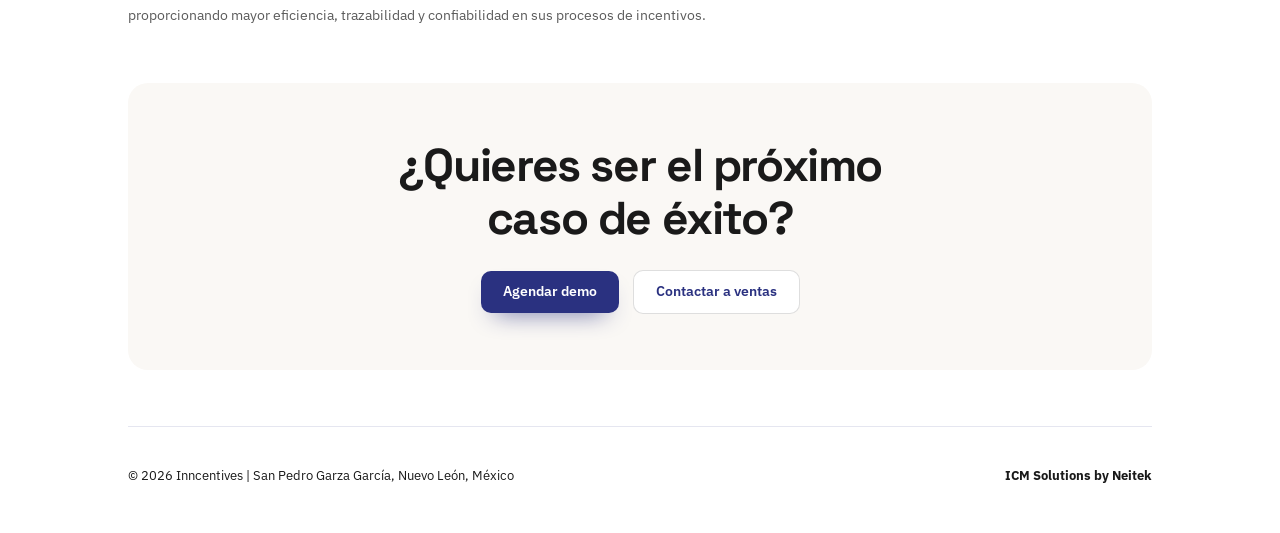
==== commit f15cfcc5: "fix(responsive): ajusta tarjetas y diagramas por dispositivo - producto: la ilustracion de "Desarrol" ====
--- a/caso-locsa.html
+++ b/caso-locsa.html
@@ -21,6 +21,40 @@
 /* Los enlaces a otro .html no llevan style inline: Netlify (Pretty URLs) reescribe
    esa etiqueta y al re-serializarla rompe las comillas del nombre de la fuente. */
 .bc-link{font:400 13px/1 'IBM Plex Sans',sans-serif;color:rgba(26,26,26,.55)}
+/* Encabezado del caso: centrado en teléfono (como el resto de los heros del
+   sitio) y alineado a la izquierda desde tableta. Ahí el bajante va en una
+   sola línea: se le quita el tope de 800px y la tipografía baja con el ancho
+   de la ventana (2.17vw) hasta los 26px de escritorio, que es lo que hace que
+   quepa entero sin partirse ni desbordar el gutter. */
+@media (min-width:768px){
+  #page-root .caso-head{align-items:flex-start !important;text-align:left !important}
+  #page-root .caso-sub{
+    max-width:none !important;
+    font-size:clamp(17px, 2.17vw, 26px) !important;
+    white-space:nowrap;
+    text-wrap:nowrap;
+  }
+}
+/* Cifras del caso, mismos cortes que index.html: el aire baja en tableta, la
+   cifra encoge y se centra en teléfono y, por debajo de 599px, cifra y texto
+   se apilan para que ninguno de los dos quede espachurrado. */
+/* Las cifras no miden lo mismo ("98%" es más corta que "100%" o "5 → 1"), así
+   que la caja de la cifra lleva un ancho mínimo: los rótulos y las
+   descripciones arrancan todos en la misma vertical. */
+#page-root .case-num{min-width:175px}
+@media (max-width:1023px){
+  #page-root .case-stats{gap:36px !important}
+}
+@media (max-width:767px){
+  #page-root .case-num{font-size:44px !important;min-width:130px}
+  #page-root .case-stat{justify-content:center !important;text-align:center}
+  #page-root .case-stat-txt{align-items:center !important}
+}
+@media (max-width:599px){
+  /* Apiladas ya no hay columna que alinear: la cifra vuelve a ocupar lo suyo. */
+  #page-root .case-stat{flex-direction:column !important;align-items:center !important;gap:6px !important}
+  #page-root .case-num{min-width:0}
+}
 </style></helmet>
 
 <div id="page-root" style="position: relative; min-height: 100vh; background: #FFFFFF; font-family: 'IBM Plex Sans',sans-serif; display: flex; flex-direction: column; width: 1440px; max-width: 100%; margin: 0 auto">
@@ -34,29 +68,38 @@
 <span style="font:400 13px/1 'IBM Plex Sans',sans-serif;color:rgba(26,26,26,.35)">›</span>
 <span style="font:500 13px/1 'IBM Plex Sans',sans-serif;color:#1A1A1A">Grupo Locsa</span>
 </nav>
-<div style="display:flex;flex-direction:column;align-items:center;gap:14px;text-align:center">
+<div class="caso-head" style="display:flex;flex-direction:column;align-items:center;gap:14px;text-align:center">
 <h1 style="margin:0;font:800 62px/1.06 'IBM Plex Sans',sans-serif;letter-spacing:-.03em;color:#1A1A1A">Grupo Locsa</h1>
-<p style="margin:0;max-width:800px;font:500 26px/1.4 'IBM Plex Sans',sans-serif;color:#1A1A1A;text-wrap:balance">Compensación variable completamente automatizada, de punta a punta</p>
+<p class="caso-sub" style="margin:0;max-width:800px;font:500 26px/1.4 'IBM Plex Sans',sans-serif;color:#1A1A1A;text-wrap:balance">Compensación variable completamente automatizada, de punta a punta</p>
 <span style="font:400 14px/1.5 'IBM Plex Sans',sans-serif;color:rgba(26,26,26,.6)">Seguridad y vigilancia · 5,000+ colaboradores</span>
 </div>
 </section>
 
 <section id="metricas" style="position:relative;max-width:1440px;margin:0 auto;width:100%;box-sizing:border-box;padding:44px 128px 0">
-<div class="g3" style="display:grid;grid-template-columns:repeat(3,minmax(0,1fr));border:1px solid rgba(26,26,26,.1);border-radius:16px;overflow:hidden;background:#FFFFFF">
-<div style="display:flex;flex-direction:column;align-items:center;gap:16px;padding:34px 28px;box-sizing:border-box;border-right:1px solid rgba(26,26,26,.1)">
+<!-- Cifras del caso: mismo bloque .case-stats de index.html (una fila por
+     cifra) en lugar de una rejilla de tres columnas con separadores, que en
+     teléfono dejaba los bordes sueltos y las cifras apretadas. -->
+<div class="case-stats" style="display:flex;flex-direction:column;gap:48px">
+<div class="case-stat" style="display:flex;align-items:center;gap:38px">
+<span class="case-num" style="font:700 60px/1 'IBM Plex Sans',sans-serif;color:#0A0A0A;flex:none">98%</span>
+<div class="case-stat-txt" style="display:flex;flex-direction:column;gap:7px;min-width:0">
 <span style="font:700 12px/1 'IBM Plex Sans',sans-serif;letter-spacing:.06em;color:#F59B1B">OPTIMIZACIÓN</span>
-<span style="font:800 54px/1 'IBM Plex Sans',sans-serif;letter-spacing:-.03em;color:#1A1A1A">98%</span>
-<span style="font:400 13px/1.5 'IBM Plex Sans',sans-serif;color:rgba(26,26,26,.66);text-align:center;max-width:230px">Reducción de errores en los planes de compensación</span>
-</div>
-<div style="display:flex;flex-direction:column;align-items:center;gap:16px;padding:34px 28px;box-sizing:border-box;border-right:1px solid rgba(26,26,26,.1)">
+<span style="font:400 18px/1.4 'IBM Plex Sans',sans-serif;color:#0A0A0A;text-wrap:pretty">Reducción de errores en los planes de compensación</span>
+</div>
+</div>
+<div class="case-stat" style="display:flex;align-items:center;gap:38px">
+<span class="case-num" style="font:700 60px/1 'IBM Plex Sans',sans-serif;color:#0A0A0A;flex:none">100%</span>
+<div class="case-stat-txt" style="display:flex;flex-direction:column;gap:7px;min-width:0">
 <span style="font:700 12px/1 'IBM Plex Sans',sans-serif;letter-spacing:.06em;color:#F59B1B">TRAZABILIDAD</span>
-<span style="font:800 54px/1 'IBM Plex Sans',sans-serif;letter-spacing:-.03em;color:#1A1A1A">100%</span>
-<span style="font:400 13px/1.5 'IBM Plex Sans',sans-serif;color:rgba(26,26,26,.66);text-align:center;max-width:230px">De los pagos, con auditoría completa</span>
-</div>
-<div style="display:flex;flex-direction:column;align-items:center;gap:16px;padding:34px 28px;box-sizing:border-box">
+<span style="font:400 18px/1.4 'IBM Plex Sans',sans-serif;color:#0A0A0A;text-wrap:pretty">De los pagos, con auditoría completa</span>
+</div>
+</div>
+<div class="case-stat" style="display:flex;align-items:center;gap:38px">
+<span class="case-num" style="font:700 60px/1 'IBM Plex Sans',sans-serif;color:#0A0A0A;flex:none">5 → 1</span>
+<div class="case-stat-txt" style="display:flex;flex-direction:column;gap:7px;min-width:0">
 <span style="font:700 12px/1 'IBM Plex Sans',sans-serif;letter-spacing:.06em;color:#F59B1B">AGILIDAD</span>
-<span style="font:800 54px/1 'IBM Plex Sans',sans-serif;letter-spacing:-.03em;color:#1A1A1A">5 → 1</span>
-<span style="font:400 13px/1.5 'IBM Plex Sans',sans-serif;color:rgba(26,26,26,.66);text-align:center;max-width:230px">Días para el cierre mensual de comisiones</span>
+<span style="font:400 18px/1.4 'IBM Plex Sans',sans-serif;color:#0A0A0A;text-wrap:pretty">Días para el cierre mensual de comisiones</span>
+</div>
 </div>
 </div>
 </section>
--- a/responsive.css
+++ b/responsive.css
@@ -144,3 +144,13 @@
   #page-root .rol-stack{display:flex !important}
   #page-root .rol-block{gap:22px !important}
 }
+
+/* Diagramas de rol de soluciones.html. El SVG (.cdiag) es una composición
+   horizontal de 696x508: en tableta y escritorio se lee bien, pero al ancho
+   de un teléfono su tipografía queda por debajo de los 8px reales. Por eso
+   a partir de 767px se cambia por la misma versión apilada en HTML que usa
+   index.html en su sección de roles (.cdiag-sm). */
+@media (max-width: 767px){
+  #page-root .cdiag-lg{display:none !important}
+  #page-root .cdiag-sm{display:block !important}
+}
